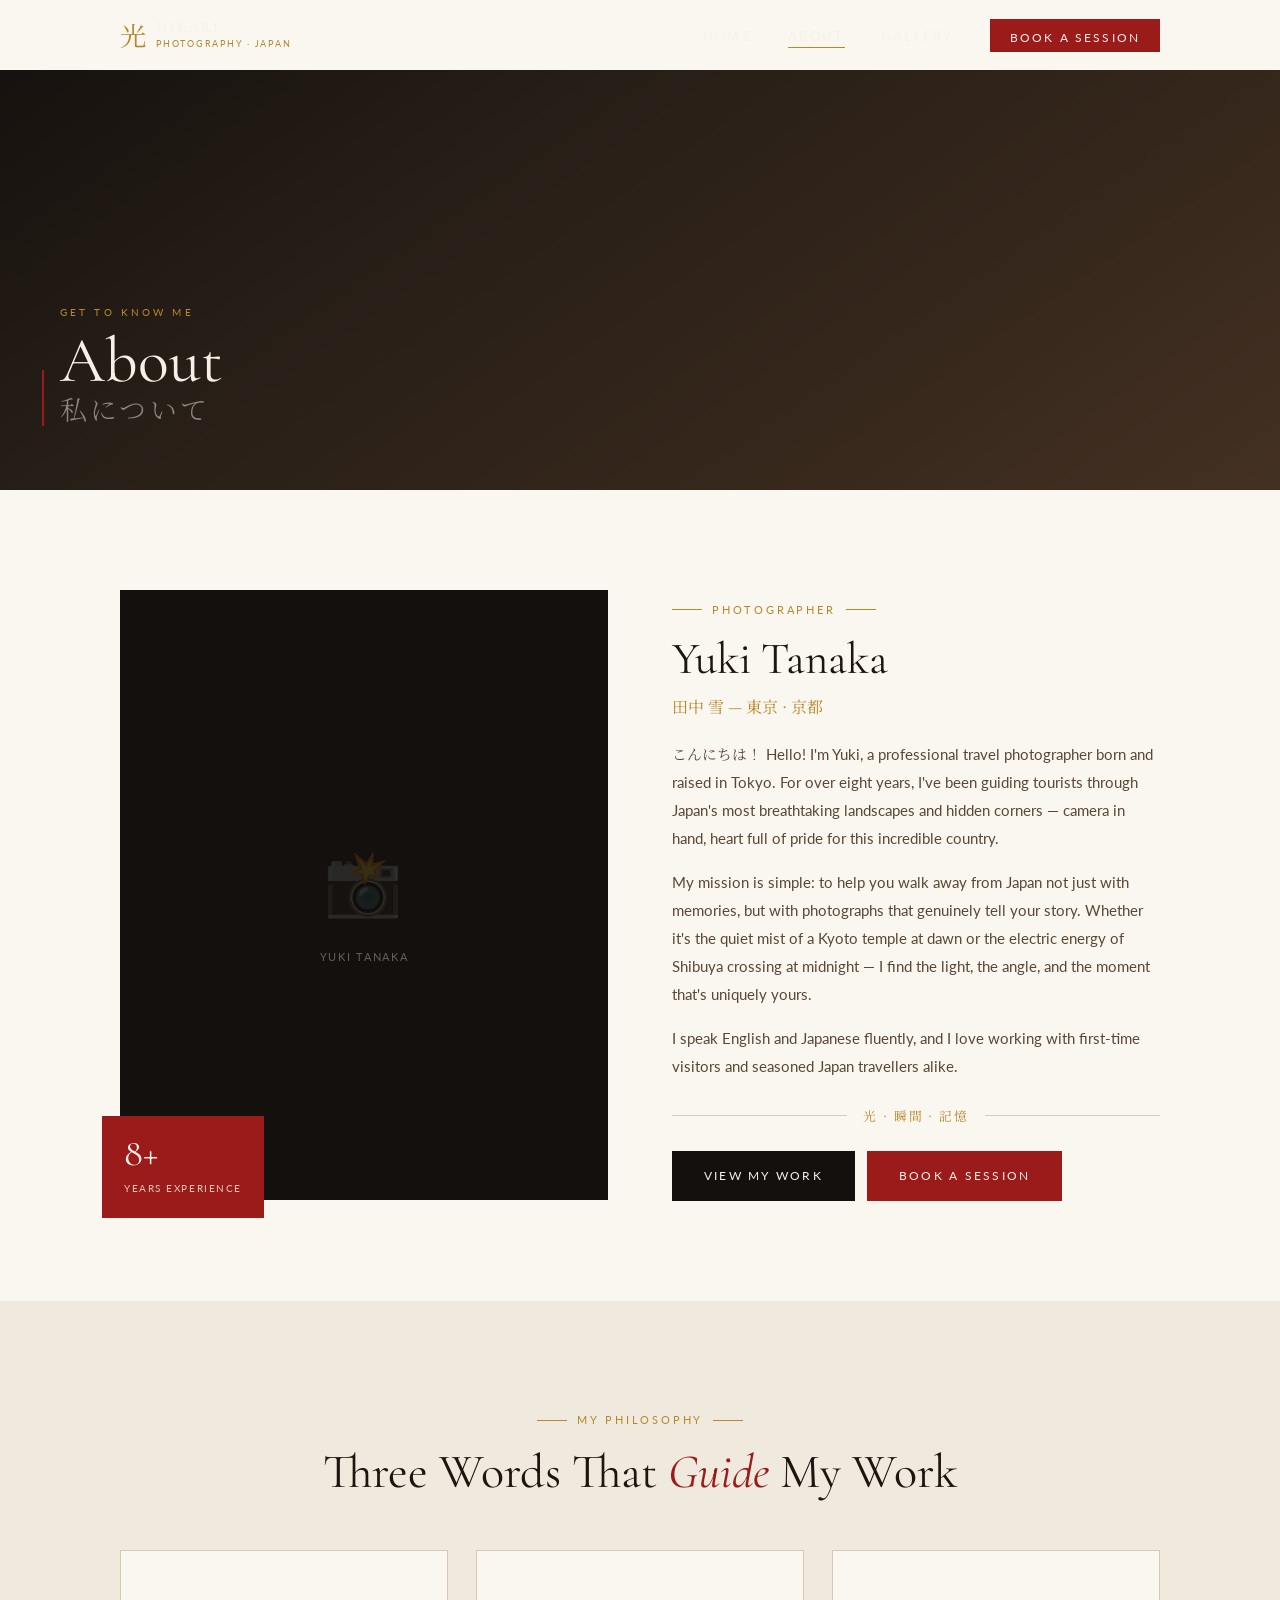
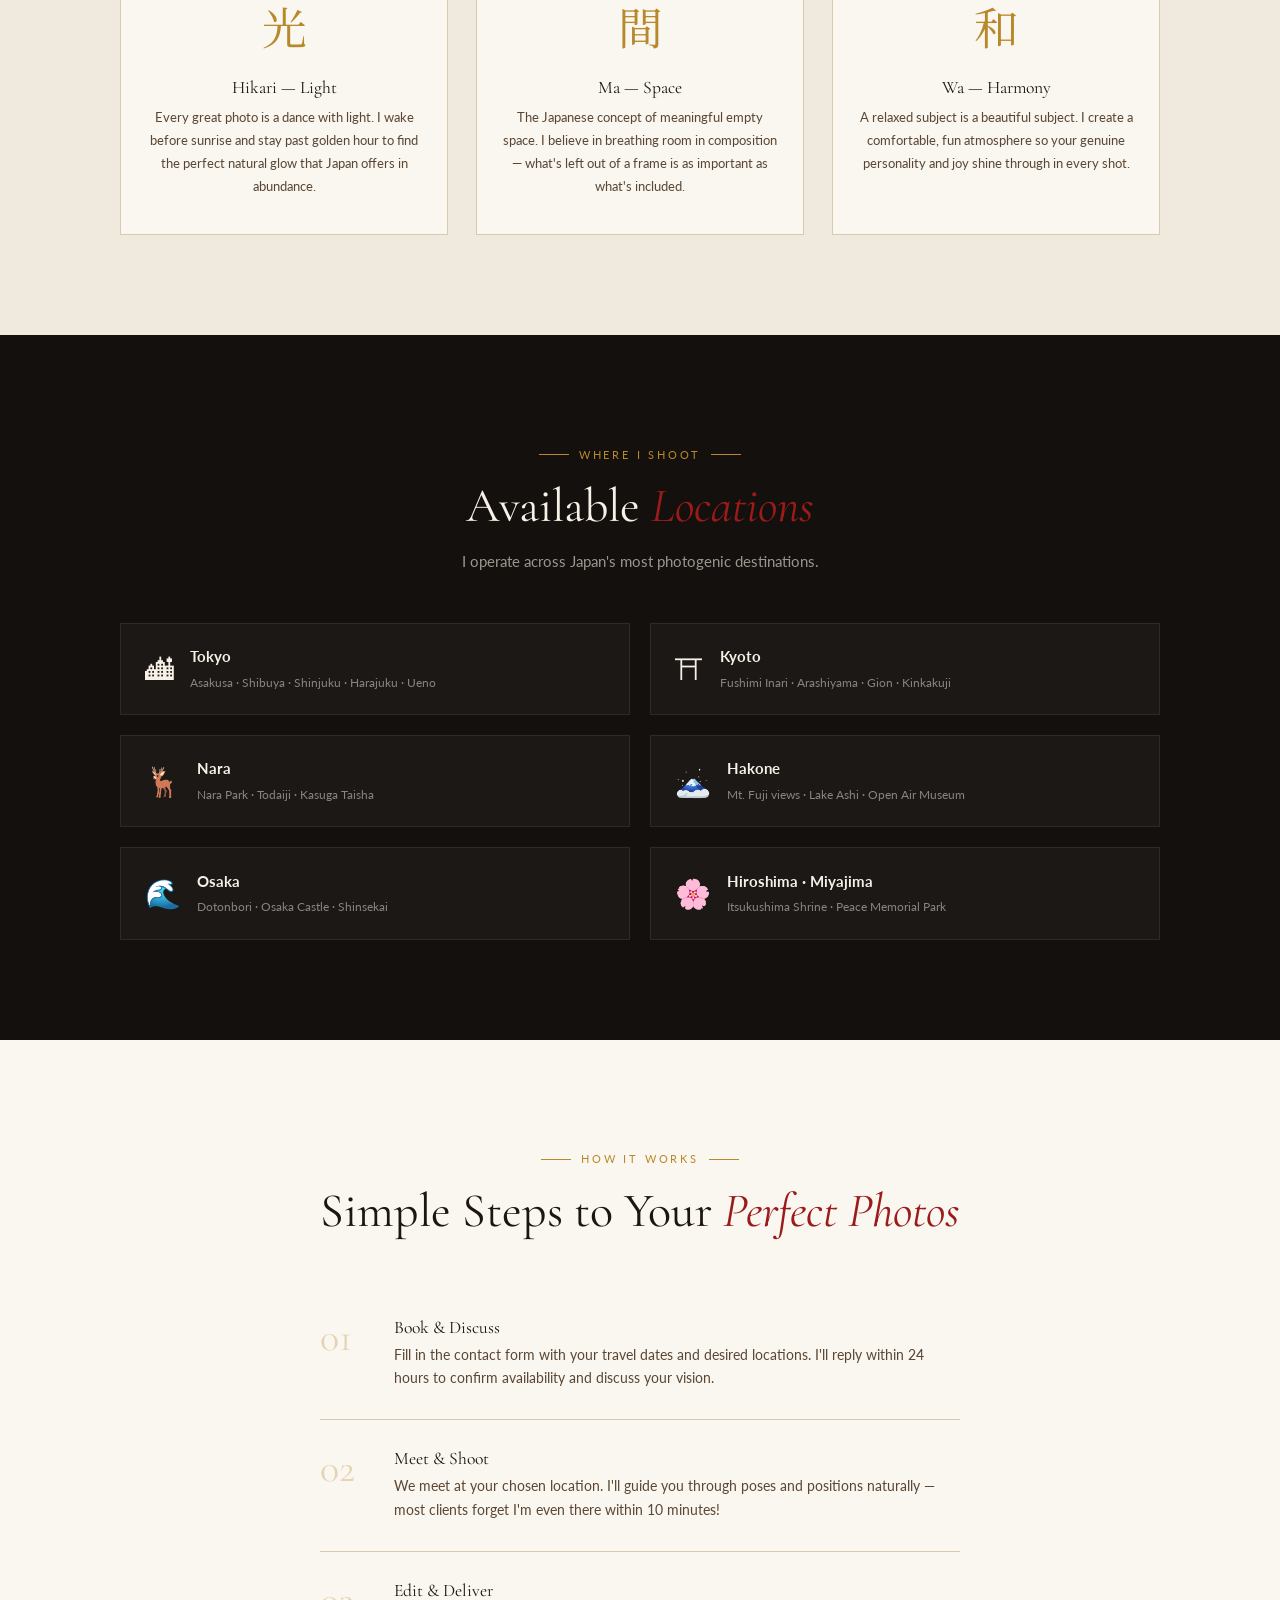
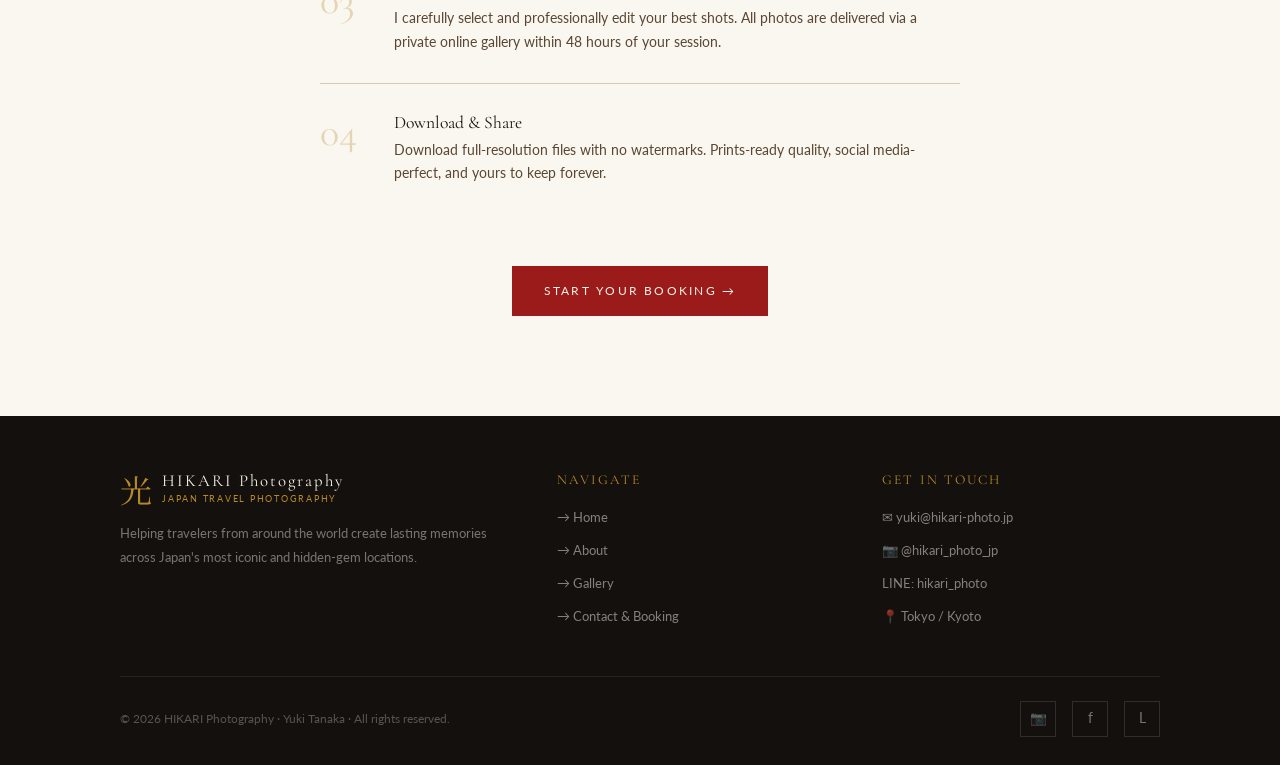
==== about.html @ 213c1b96 "Initial commit: HIKARI Photography website 4-page Japan travel photography service site built with H" ====
<!DOCTYPE html>
<html lang="en">
<head>
  <meta charset="UTF-8">
  <meta name="viewport" content="width=device-width, initial-scale=1.0">
  <title>About — HIKARI Photography</title>
  <meta name="description" content="Meet Yuki Tanaka, professional travel photographer based in Japan. Specializing in authentic Japan travel photography for tourists.">
  <link rel="stylesheet" href="style.css">
</head>
<body>

  <!-- ══ NAVBAR ══ -->
  <nav class="navbar scrolled">
    <div class="nav-inner">
      <a href="index.html" class="nav-logo">
        <span class="logo-kanji">光</span>
        <div class="logo-text">
          <span class="logo-en">HIKARI</span>
          <span class="logo-tagline">Photography · Japan</span>
        </div>
      </a>
      <ul class="nav-links">
        <li><a href="index.html">Home</a></li>
        <li><a href="about.html">About</a></li>
        <li><a href="gallery.html">Gallery</a></li>
        <li><a href="contact.html" class="nav-cta">Book a Session</a></li>
      </ul>
      <button class="nav-burger" aria-label="Open menu">
        <span></span><span></span><span></span>
      </button>
    </div>
  </nav>

  <!-- Mobile nav -->
  <nav class="nav-mobile">
    <a href="index.html">Home</a>
    <a href="about.html">About</a>
    <a href="gallery.html">Gallery</a>
    <a href="contact.html">Book a Session</a>
  </nav>

  <!-- ══ PAGE HERO ══ -->
  <section class="page-hero" style="margin-top:var(--nav-h);">
    <div class="page-hero-bg ph-portrait" style="opacity:.5;"></div>
    <div class="page-hero-content">
      <p class="page-hero-label">Get to know me</p>
      <h1 class="page-hero-title">
        About
        <small>私について</small>
      </h1>
    </div>
  </section>

  <!-- ══ ABOUT INTRO ══ -->
  <section class="section">
    <div class="container">
      <div class="about-intro">

        <div class="about-photo fade-up">
          <div class="about-photo-frame ph-portrait">
            <div class="photo-inner" style="position:absolute;inset:0;">
              <span class="photo-icon" style="font-size:4rem;">📸</span>
              <span style="font-size:.7rem;letter-spacing:.15em;text-transform:uppercase;">Yuki Tanaka</span>
            </div>
          </div>
          <div class="about-badge">
            <span class="badge-num">8+</span>
            <span class="badge-txt">Years Experience</span>
          </div>
        </div>

        <div class="about-text fade-up delay-2">
          <div class="section-label">Photographer</div>
          <h2>Yuki Tanaka</h2>
          <span class="name-jp">田中 雪 — 東京 · 京都</span>

          <p>
            こんにちは！ Hello! I'm Yuki, a professional travel photographer born and
            raised in Tokyo. For over eight years, I've been guiding tourists through
            Japan's most breathtaking landscapes and hidden corners — camera in hand,
            heart full of pride for this incredible country.
          </p>
          <p>
            My mission is simple: to help you walk away from Japan not just with
            memories, but with photographs that genuinely tell your story. Whether
            it's the quiet mist of a Kyoto temple at dawn or the electric energy of
            Shibuya crossing at midnight — I find the light, the angle, and the
            moment that's uniquely yours.
          </p>
          <p>
            I speak English and Japanese fluently, and I love working with first-time
            visitors and seasoned Japan travellers alike.
          </p>

          <div class="jp-divider" style="margin:24px 0;">
            <span>光 · 瞬間 · 記憶</span>
          </div>

          <div style="display:flex;gap:12px;flex-wrap:wrap;">
            <a href="gallery.html" class="btn btn-dark">View My Work</a>
            <a href="contact.html" class="btn btn-primary">Book a Session</a>
          </div>
        </div>

      </div>
    </div>
  </section>

  <!-- ══ VALUES ══ -->
  <section class="section section-mid">
    <div class="container">
      <div class="text-center fade-up">
        <div class="section-label">My Philosophy</div>
        <h2 class="section-title">Three Words That <span>Guide</span> My Work</h2>
      </div>

      <div class="values-grid" style="margin-top:48px;">

        <div class="value-card fade-up delay-1">
          <span class="value-kanji">光</span>
          <h3>Hikari — Light</h3>
          <p>Every great photo is a dance with light. I wake before sunrise and stay past golden hour to find the perfect natural glow that Japan offers in abundance.</p>
        </div>

        <div class="value-card fade-up delay-2">
          <span class="value-kanji">間</span>
          <h3>Ma — Space</h3>
          <p>The Japanese concept of meaningful empty space. I believe in breathing room in composition — what's left out of a frame is as important as what's included.</p>
        </div>

        <div class="value-card fade-up delay-3">
          <span class="value-kanji">和</span>
          <h3>Wa — Harmony</h3>
          <p>A relaxed subject is a beautiful subject. I create a comfortable, fun atmosphere so your genuine personality and joy shine through in every shot.</p>
        </div>

      </div>
    </div>
  </section>

  <!-- ══ LOCATIONS ══ -->
  <section class="section section-dark">
    <div class="container">
      <div class="text-center fade-up">
        <div class="section-label">Where I Shoot</div>
        <h2 class="section-title" style="color:var(--text-light);">Available <span>Locations</span></h2>
        <p class="section-sub">I operate across Japan's most photogenic destinations.</p>
      </div>

      <div class="locations-grid" style="margin-top:48px;">

        <div class="location-card fade-up delay-1">
          <span class="location-icon">🏙</span>
          <div>
            <div class="location-name">Tokyo</div>
            <div class="location-desc">Asakusa · Shibuya · Shinjuku · Harajuku · Ueno</div>
          </div>
        </div>

        <div class="location-card fade-up delay-2">
          <span class="location-icon">⛩</span>
          <div>
            <div class="location-name">Kyoto</div>
            <div class="location-desc">Fushimi Inari · Arashiyama · Gion · Kinkakuji</div>
          </div>
        </div>

        <div class="location-card fade-up delay-3">
          <span class="location-icon">🦌</span>
          <div>
            <div class="location-name">Nara</div>
            <div class="location-desc">Nara Park · Todaiji · Kasuga Taisha</div>
          </div>
        </div>

        <div class="location-card fade-up delay-4">
          <span class="location-icon">🗻</span>
          <div>
            <div class="location-name">Hakone</div>
            <div class="location-desc">Mt. Fuji views · Lake Ashi · Open Air Museum</div>
          </div>
        </div>

        <div class="location-card fade-up delay-1">
          <span class="location-icon">🌊</span>
          <div>
            <div class="location-name">Osaka</div>
            <div class="location-desc">Dotonbori · Osaka Castle · Shinsekai</div>
          </div>
        </div>

        <div class="location-card fade-up delay-2">
          <span class="location-icon">🌸</span>
          <div>
            <div class="location-name">Hiroshima · Miyajima</div>
            <div class="location-desc">Itsukushima Shrine · Peace Memorial Park</div>
          </div>
        </div>

      </div>
    </div>
  </section>

  <!-- ══ PROCESS ══ -->
  <section class="section">
    <div class="container" style="max-width:760px;">
      <div class="text-center fade-up">
        <div class="section-label">How It Works</div>
        <h2 class="section-title">Simple Steps to Your <span>Perfect Photos</span></h2>
      </div>

      <div class="process-list" style="margin-top:48px;">

        <div class="process-step fade-up delay-1">
          <div class="step-num">01</div>
          <div class="step-body">
            <h4>Book &amp; Discuss</h4>
            <p>Fill in the contact form with your travel dates and desired locations. I'll reply within 24 hours to confirm availability and discuss your vision.</p>
          </div>
        </div>

        <div class="process-step fade-up delay-2">
          <div class="step-num">02</div>
          <div class="step-body">
            <h4>Meet &amp; Shoot</h4>
            <p>We meet at your chosen location. I'll guide you through poses and positions naturally — most clients forget I'm even there within 10 minutes!</p>
          </div>
        </div>

        <div class="process-step fade-up delay-3">
          <div class="step-num">03</div>
          <div class="step-body">
            <h4>Edit &amp; Deliver</h4>
            <p>I carefully select and professionally edit your best shots. All photos are delivered via a private online gallery within 48 hours of your session.</p>
          </div>
        </div>

        <div class="process-step fade-up delay-4">
          <div class="step-num">04</div>
          <div class="step-body">
            <h4>Download &amp; Share</h4>
            <p>Download full-resolution files with no watermarks. Prints-ready quality, social media-perfect, and yours to keep forever.</p>
          </div>
        </div>

      </div>

      <div class="text-center" style="margin-top:52px;">
        <a href="contact.html" class="btn btn-primary fade-up">Start Your Booking →</a>
      </div>
    </div>
  </section>

  <!-- ══ FOOTER ══ -->
  <footer class="footer">
    <div class="container">
      <div class="footer-grid">
        <div class="footer-brand">
          <div class="nav-logo" style="margin-bottom:16px;">
            <span class="logo-kanji">光</span>
            <div class="logo-text">
              <span class="logo-en">HIKARI Photography</span>
              <span class="logo-tagline">Japan Travel Photography</span>
            </div>
          </div>
          <p>Helping travelers from around the world create lasting memories across Japan's most iconic and hidden-gem locations.</p>
        </div>
        <div class="footer-col">
          <h4>Navigate</h4>
          <ul>
            <li><a href="index.html">→ Home</a></li>
            <li><a href="about.html">→ About</a></li>
            <li><a href="gallery.html">→ Gallery</a></li>
            <li><a href="contact.html">→ Contact &amp; Booking</a></li>
          </ul>
        </div>
        <div class="footer-col">
          <h4>Get In Touch</h4>
          <ul>
            <li><a href="mailto:yuki@hikari-photo.jp">✉ yuki@hikari-photo.jp</a></li>
            <li><a href="#">📷 @hikari_photo_jp</a></li>
            <li><a href="#">LINE: hikari_photo</a></li>
            <li><a href="#">📍 Tokyo / Kyoto</a></li>
          </ul>
        </div>
      </div>
      <div class="footer-bar">
        <span>© 2026 HIKARI Photography · Yuki Tanaka · All rights reserved.</span>
        <div class="social-links">
          <a href="#" aria-label="Instagram">📷</a>
          <a href="#" aria-label="Facebook">f</a>
          <a href="#" aria-label="LINE">L</a>
        </div>
      </div>
    </div>
  </footer>

  <script src="main.js"></script>
</body>
</html>
---- style.css ----
/* ============================================
   HIKARI Photography — Main Stylesheet
   ============================================ */
@import url('https://fonts.googleapis.com/css2?family=Cormorant+Garamond:ital,wght@0,300;0,400;0,600;1,300;1,400&family=Noto+Serif+JP:wght@300;400;500&family=Lato:wght@300;400;700&display=swap');

/* ── Variables ── */
:root {
  --bg:          #faf6f0;
  --bg-section:  #f0e9de;
  --bg-dark:     #14100d;
  --bg-panel:    #1e1611;
  --accent:      #9b1b1b;
  --accent-h:    #c02020;
  --gold:        #b8892a;
  --gold-l:      #d4aa50;
  --matcha:      #3d6b4f;
  --text:        #1c1510;
  --text-mid:    #5a4733;
  --text-light:  #f7f0e6;
  --border:      #d9c9b2;
  --shadow:      rgba(28,21,16,.14);

  --ff-head: 'Cormorant Garamond','Noto Serif JP', Georgia, serif;
  --ff-jp:   'Noto Serif JP', serif;
  --ff-body: 'Lato','Noto Serif JP', sans-serif;

  --nav-h: 70px;
  --max-w: 1160px;
  --tr: .35s cubic-bezier(.4,0,.2,1);
}

/* ── Reset ── */
*, *::before, *::after { box-sizing: border-box; margin: 0; padding: 0; }
html { scroll-behavior: smooth; }
body {
  font-family: var(--ff-body);
  color: var(--text);
  background: var(--bg);
  line-height: 1.75;
  overflow-x: hidden;
}
img { max-width: 100%; height: auto; display: block; }
a   { text-decoration: none; color: inherit; }
ul  { list-style: none; }

/* ── Typography ── */
h1,h2,h3,h4 { font-family: var(--ff-head); font-weight: 400; line-height: 1.2; }
.jp { font-family: var(--ff-jp); }

/* ── Utilities ── */
.container {
  max-width: var(--max-w);
  margin-inline: auto;
  padding-inline: clamp(20px, 5vw, 60px);
}
.section { padding: clamp(64px, 10vw, 100px) 0; }
.section-dark { background: var(--bg-dark); color: var(--text-light); }
.section-mid  { background: var(--bg-section); }
.text-center  { text-align: center; }

/* ── Section Header ── */
.section-label {
  display: inline-flex;
  align-items: center;
  gap: 10px;
  font-size: .7rem;
  letter-spacing: .25em;
  text-transform: uppercase;
  color: var(--gold);
  margin-bottom: 14px;
}
.section-label::before,
.section-label::after {
  content: '';
  display: block;
  width: 30px;
  height: 1px;
  background: var(--gold);
}
.section-title {
  font-size: clamp(1.9rem, 4vw, 3rem);
  color: inherit;
  margin-bottom: 10px;
}
.section-title span { color: var(--accent); font-style: italic; }
.section-sub {
  font-size: .95rem;
  color: var(--text-mid);
  max-width: 520px;
  margin-inline: auto;
  margin-top: 12px;
}
.section-dark .section-sub { color: rgba(247,240,230,.6); }

/* ── Japanese Divider ── */
.jp-divider {
  display: flex;
  align-items: center;
  gap: 16px;
  margin: 28px 0;
}
.jp-divider::before,
.jp-divider::after {
  content: '';
  flex: 1;
  height: 1px;
  background: var(--border);
}
.jp-divider span {
  font-family: var(--ff-jp);
  font-size: .8rem;
  color: var(--gold);
  letter-spacing: .15em;
}

/* ── Navbar ── */
.navbar {
  position: fixed;
  top: 0; left: 0; right: 0;
  z-index: 1000;
  height: var(--nav-h);
  transition: background var(--tr), box-shadow var(--tr);
}
.navbar.scrolled {
  background: rgba(20,16,13,.95);
  backdrop-filter: blur(12px);
  box-shadow: 0 2px 24px rgba(0,0,0,.35);
}
.nav-inner {
  height: 100%;
  max-width: var(--max-w);
  margin-inline: auto;
  padding-inline: clamp(20px,5vw,60px);
  display: flex;
  align-items: center;
  justify-content: space-between;
}
.nav-logo {
  display: flex;
  align-items: center;
  gap: 10px;
  color: var(--text-light);
}
.logo-kanji {
  font-family: var(--ff-jp);
  font-size: 1.65rem;
  color: var(--gold);
  line-height: 1;
}
.logo-text {
  display: flex;
  flex-direction: column;
  gap: 0;
}
.logo-en {
  font-family: var(--ff-head);
  font-size: .95rem;
  letter-spacing: .12em;
  line-height: 1.1;
  color: var(--text-light);
}
.logo-tagline {
  font-size: .55rem;
  letter-spacing: .2em;
  text-transform: uppercase;
  color: var(--gold);
}
.nav-links {
  display: flex;
  align-items: center;
  gap: 36px;
}
.nav-links a {
  font-size: .8rem;
  letter-spacing: .18em;
  text-transform: uppercase;
  color: rgba(247,240,230,.75);
  transition: color var(--tr);
  position: relative;
  padding-bottom: 4px;
}
.nav-links a::after {
  content: '';
  position: absolute;
  bottom: 0; left: 0;
  width: 0; height: 1px;
  background: var(--gold);
  transition: width var(--tr);
}
.nav-links a:hover, .nav-links a.active { color: var(--text-light); }
.nav-links a:hover::after, .nav-links a.active::after { width: 100%; }
.nav-cta {
  display: flex;
  align-items: center;
  gap: 6px;
  background: var(--accent);
  color: var(--text-light) !important;
  padding: 8px 20px;
  font-size: .75rem !important;
  letter-spacing: .15em;
  transition: background var(--tr) !important;
}
.nav-cta::after { display: none !important; }
.nav-cta:hover { background: var(--accent-h) !important; }

.nav-burger {
  display: none;
  flex-direction: column;
  gap: 5px;
  background: none;
  border: none;
  cursor: pointer;
  padding: 4px;
}
.nav-burger span {
  display: block;
  width: 24px;
  height: 1.5px;
  background: var(--text-light);
  transition: transform var(--tr), opacity var(--tr);
}
.nav-burger.open span:nth-child(1) { transform: translateY(6.5px) rotate(45deg); }
.nav-burger.open span:nth-child(2) { opacity: 0; }
.nav-burger.open span:nth-child(3) { transform: translateY(-6.5px) rotate(-45deg); }

/* Mobile nav */
.nav-mobile {
  display: none;
  position: fixed;
  top: var(--nav-h); left: 0; right: 0;
  background: rgba(20,16,13,.97);
  backdrop-filter: blur(16px);
  z-index: 999;
  flex-direction: column;
  padding: 20px 0 30px;
}
.nav-mobile.open { display: flex; }
.nav-mobile a {
  color: rgba(247,240,230,.8);
  font-size: .85rem;
  letter-spacing: .2em;
  text-transform: uppercase;
  padding: 14px clamp(20px,5vw,60px);
  border-bottom: 1px solid rgba(255,255,255,.06);
  transition: color var(--tr), padding-left var(--tr);
}
.nav-mobile a:hover, .nav-mobile a.active {
  color: var(--gold);
  padding-left: calc(clamp(20px,5vw,60px) + 12px);
}

/* ── Buttons ── */
.btn {
  display: inline-flex;
  align-items: center;
  gap: 8px;
  font-family: var(--ff-body);
  font-size: .78rem;
  letter-spacing: .18em;
  text-transform: uppercase;
  padding: 14px 32px;
  cursor: pointer;
  transition: all var(--tr);
  border: none;
}
.btn-primary {
  background: var(--accent);
  color: var(--text-light);
}
.btn-primary:hover { background: var(--accent-h); transform: translateY(-2px); }
.btn-outline {
  background: transparent;
  border: 1px solid var(--text-light);
  color: var(--text-light);
}
.btn-outline:hover { background: var(--text-light); color: var(--bg-dark); }
.btn-gold {
  background: var(--gold);
  color: var(--bg-dark);
}
.btn-gold:hover { background: var(--gold-l); transform: translateY(-2px); }
.btn-dark {
  background: var(--bg-dark);
  color: var(--text-light);
}
.btn-dark:hover { background: var(--bg-panel); }

/* ── Page Hero (sub-pages) ── */
.page-hero {
  position: relative;
  height: clamp(260px, 40vw, 420px);
  display: flex;
  align-items: flex-end;
  overflow: hidden;
  background: var(--bg-dark);
}
.page-hero-bg {
  position: absolute;
  inset: 0;
  background-size: cover;
  background-position: center;
  opacity: .45;
  filter: grayscale(.2);
  transition: transform 8s ease;
}
.page-hero:hover .page-hero-bg { transform: scale(1.04); }
.page-hero-content {
  position: relative;
  z-index: 1;
  padding: 0 clamp(20px,5vw,60px) clamp(36px,6vw,64px);
  max-width: calc(var(--max-w) + clamp(40px,10vw,120px));
  width: 100%;
}
.page-hero-label {
  font-size: .65rem;
  letter-spacing: .3em;
  text-transform: uppercase;
  color: var(--gold);
  margin-bottom: 8px;
}
.page-hero-title {
  font-size: clamp(2.2rem, 5.5vw, 4rem);
  color: var(--text-light);
  line-height: 1;
}
.page-hero-title small {
  display: block;
  font-size: .42em;
  letter-spacing: .12em;
  color: rgba(247,240,230,.5);
  font-style: normal;
  font-weight: 300;
  margin-top: 6px;
}
/* vertical accent line */
.page-hero::before {
  content: '';
  position: absolute;
  left: clamp(14px,3.5vw,42px);
  bottom: clamp(36px,6vw,64px);
  width: 2px;
  height: 56px;
  background: var(--accent);
  z-index: 2;
}

/* ── Photo Placeholder ── */
.photo-wrap {
  position: relative;
  overflow: hidden;
  background: var(--bg-dark);
}
.photo-inner {
  width: 100%;
  height: 100%;
  display: flex;
  align-items: center;
  justify-content: center;
  flex-direction: column;
  gap: 10px;
  color: rgba(247,240,230,.35);
  font-size: .7rem;
  letter-spacing: .15em;
  text-transform: uppercase;
}
.photo-inner .photo-icon { font-size: 2.5rem; opacity: .4; }

/* ── Footer ── */
.footer {
  background: var(--bg-dark);
  color: rgba(247,240,230,.55);
  padding: 56px 0 28px;
}
.footer-grid {
  display: grid;
  grid-template-columns: 1.4fr 1fr 1fr;
  gap: 48px;
  margin-bottom: 48px;
}
.footer-brand .logo-kanji { font-size: 2rem; }
.footer-brand .logo-en { color: var(--text-light); font-size: 1.05rem; }
.footer-brand p {
  margin-top: 14px;
  font-size: .82rem;
  line-height: 1.8;
  color: rgba(247,240,230,.45);
}
.footer-col h4 {
  font-family: var(--ff-head);
  font-size: .85rem;
  letter-spacing: .15em;
  text-transform: uppercase;
  color: var(--gold);
  margin-bottom: 18px;
}
.footer-col ul { display: flex; flex-direction: column; gap: 10px; }
.footer-col a {
  font-size: .82rem;
  color: rgba(247,240,230,.5);
  transition: color var(--tr);
  display: flex;
  align-items: center;
  gap: 8px;
}
.footer-col a:hover { color: var(--gold); }
.footer-bar {
  border-top: 1px solid rgba(255,255,255,.08);
  padding-top: 24px;
  display: flex;
  align-items: center;
  justify-content: space-between;
  flex-wrap: wrap;
  gap: 12px;
  font-size: .72rem;
  color: rgba(247,240,230,.3);
}
.social-links { display: flex; gap: 16px; }
.social-links a {
  width: 36px; height: 36px;
  border: 1px solid rgba(255,255,255,.12);
  display: flex; align-items: center; justify-content: center;
  font-size: .85rem;
  color: rgba(247,240,230,.45);
  transition: all var(--tr);
}
.social-links a:hover { border-color: var(--gold); color: var(--gold); }

/* ── Fade-in Animation ── */
.fade-up {
  opacity: 0;
  transform: translateY(32px);
  transition: opacity .65s var(--tr), transform .65s var(--tr);
}
.fade-up.visible { opacity: 1; transform: translateY(0); }
.fade-up.delay-1 { transition-delay: .1s; }
.fade-up.delay-2 { transition-delay: .2s; }
.fade-up.delay-3 { transition-delay: .3s; }
.fade-up.delay-4 { transition-delay: .4s; }

/* ── Sakura decoration ── */
.sakura-corner {
  position: absolute;
  pointer-events: none;
  opacity: .06;
  font-size: 120px;
  line-height: 1;
  z-index: 0;
  user-select: none;
}

/* ════════════════════════════════════
   HOME PAGE
   ════════════════════════════════════ */

/* Hero */
.hero {
  position: relative;
  height: 100vh;
  min-height: 620px;
  display: flex;
  align-items: center;
  overflow: hidden;
  background: var(--bg-dark);
}
.hero-bg {
  position: absolute;
  inset: 0;
  background: linear-gradient(
    135deg,
    #0a0806 0%,
    #1a120e 30%,
    #2a1810 60%,
    #140c0a 100%
  );
}
/* Stylized torii silhouette using pseudo-elements */
.hero-pattern {
  position: absolute;
  inset: 0;
  background-image:
    radial-gradient(ellipse 80% 50% at 70% 60%, rgba(155,27,27,.18) 0%, transparent 60%),
    radial-gradient(ellipse 40% 80% at 30% 40%, rgba(184,137,42,.08) 0%, transparent 60%);
}
.hero-grid {
  position: absolute;
  inset: 0;
  background-image:
    linear-gradient(rgba(184,137,42,.05) 1px, transparent 1px),
    linear-gradient(90deg, rgba(184,137,42,.05) 1px, transparent 1px);
  background-size: 64px 64px;
}
.hero-content {
  position: relative;
  z-index: 2;
  max-width: var(--max-w);
  margin-inline: auto;
  padding-inline: clamp(20px,5vw,60px);
  padding-top: var(--nav-h);
  width: 100%;
}
.hero-eyebrow {
  display: flex;
  align-items: center;
  gap: 14px;
  font-size: .68rem;
  letter-spacing: .3em;
  text-transform: uppercase;
  color: var(--gold);
  margin-bottom: 20px;
}
.hero-eyebrow span { width: 40px; height: 1px; background: var(--gold); }
.hero-title {
  font-size: clamp(3rem, 7.5vw, 6.5rem);
  color: var(--text-light);
  line-height: 1.0;
  margin-bottom: 12px;
}
.hero-title em {
  font-style: italic;
  color: var(--gold);
  display: block;
}
.hero-jp {
  font-family: var(--ff-jp);
  font-size: clamp(1.1rem, 2.5vw, 1.6rem);
  color: rgba(247,240,230,.35);
  letter-spacing: .2em;
  margin-bottom: 28px;
  font-weight: 300;
}
.hero-desc {
  max-width: 480px;
  font-size: clamp(.9rem, 1.6vw, 1.02rem);
  color: rgba(247,240,230,.65);
  line-height: 1.85;
  margin-bottom: 40px;
}
.hero-btns { display: flex; gap: 16px; flex-wrap: wrap; }
.hero-scroll {
  position: absolute;
  bottom: 32px;
  left: 50%;
  transform: translateX(-50%);
  z-index: 2;
  display: flex;
  flex-direction: column;
  align-items: center;
  gap: 8px;
  color: rgba(247,240,230,.35);
  font-size: .6rem;
  letter-spacing: .25em;
  text-transform: uppercase;
}
.hero-scroll-line {
  width: 1px;
  height: 48px;
  background: linear-gradient(to bottom, var(--gold), transparent);
  animation: scrollPulse 2s ease-in-out infinite;
}
@keyframes scrollPulse {
  0%,100% { opacity: .3; }
  50%      { opacity: 1; }
}

/* Vertical text decoration */
.hero-vert {
  position: absolute;
  right: clamp(16px,4vw,48px);
  top: 50%;
  transform: translateY(-50%);
  writing-mode: vertical-rl;
  font-family: var(--ff-jp);
  font-size: .75rem;
  letter-spacing: .35em;
  color: rgba(184,137,42,.3);
  z-index: 2;
  user-select: none;
}

/* Services */
.services-grid {
  display: grid;
  grid-template-columns: repeat(3, 1fr);
  gap: 1px;
  background: var(--border);
  border: 1px solid var(--border);
  margin-top: 48px;
}
.service-card {
  background: var(--bg);
  padding: 40px 32px;
  transition: background var(--tr);
  position: relative;
  overflow: hidden;
}
.service-card::before {
  content: '';
  position: absolute;
  top: 0; left: 0;
  width: 3px;
  height: 0;
  background: var(--accent);
  transition: height var(--tr);
}
.service-card:hover::before { height: 100%; }
.service-card:hover { background: var(--bg-section); }
.service-icon {
  font-size: 2rem;
  margin-bottom: 18px;
  display: block;
}
.service-num {
  font-family: var(--ff-head);
  font-size: .7rem;
  letter-spacing: .2em;
  color: var(--gold);
  margin-bottom: 10px;
}
.service-card h3 {
  font-size: 1.35rem;
  margin-bottom: 6px;
}
.service-card .jp-sub {
  font-family: var(--ff-jp);
  font-size: .78rem;
  color: var(--gold);
  margin-bottom: 14px;
  display: block;
}
.service-card p { font-size: .88rem; color: var(--text-mid); line-height: 1.8; }

/* Featured photos strip */
.photo-strip {
  display: grid;
  grid-template-columns: repeat(4, 1fr);
  height: 380px;
  overflow: hidden;
}
.strip-item {
  position: relative;
  overflow: hidden;
  cursor: pointer;
}
.strip-photo {
  width: 100%;
  height: 100%;
  transition: transform .6s ease;
}
.strip-item:hover .strip-photo { transform: scale(1.06); }
.strip-caption {
  position: absolute;
  inset: 0;
  background: linear-gradient(to top, rgba(14,10,8,.8) 0%, transparent 55%);
  display: flex;
  flex-direction: column;
  justify-content: flex-end;
  padding: 20px;
  opacity: 0;
  transition: opacity var(--tr);
}
.strip-item:hover .strip-caption { opacity: 1; }
.strip-caption span {
  font-size: .7rem;
  letter-spacing: .15em;
  text-transform: uppercase;
  color: var(--gold);
}
.strip-caption p { font-size: .82rem; color: var(--text-light); margin-top: 2px; }

/* Gradient photo placeholders */
.ph-asakusa   { background: linear-gradient(145deg,#2a1a0e,#5c3020,#8b1a1a,#3d1f0f); }
.ph-fushimi   { background: linear-gradient(145deg,#1a0d0d,#7a1515,#c04040,#4a1010); }
.ph-bamboo    { background: linear-gradient(145deg,#0e1a0e,#1e4020,#3d6b2a,#1a3015); }
.ph-fuji      { background: linear-gradient(145deg,#0e1520,#1a2840,#2a4060,#8090b0); }
.ph-sakura    { background: linear-gradient(145deg,#2a1520,#5c2040,#c06080,#f0a0c0); }
.ph-street    { background: linear-gradient(145deg,#1a150e,#3d2a18,#6b4520,#2a1a10); }
.ph-tokyo     { background: linear-gradient(145deg,#0a0e1a,#1a2030,#1a3060,#3060c0); }
.ph-kimono    { background: linear-gradient(145deg,#1a0e15,#3d1830,#6b2040,#2a0e18); }
.ph-couple    { background: linear-gradient(145deg,#1a1208,#3d2a10,#6b4818,#8b6030); }
.ph-autumn    { background: linear-gradient(145deg,#1a0e08,#5c2808,#b05018,#d08030); }
.ph-night     { background: linear-gradient(145deg,#080814,#101430,#181c50,#2040a0); }
.ph-portrait  { background: linear-gradient(145deg,#1a1410,#3d2c1e,#5c3c24,#7a5030); }

/* Testimonials */
.testimonials-grid {
  display: grid;
  grid-template-columns: repeat(3,1fr);
  gap: 24px;
  margin-top: 48px;
}
.testimonial-card {
  background: rgba(255,255,255,.04);
  border: 1px solid rgba(255,255,255,.08);
  padding: 32px 28px;
  position: relative;
}
.testimonial-card::before {
  content: '\201C';
  position: absolute;
  top: 16px; left: 22px;
  font-family: var(--ff-head);
  font-size: 5rem;
  color: var(--gold);
  opacity: .15;
  line-height: 1;
}
.testimonial-text {
  font-size: .88rem;
  line-height: 1.85;
  color: rgba(247,240,230,.7);
  margin-bottom: 20px;
  position: relative;
}
.testimonial-author {
  display: flex;
  align-items: center;
  gap: 12px;
}
.author-avatar {
  width: 40px;
  height: 40px;
  border-radius: 50%;
  background: var(--accent);
  display: flex;
  align-items: center;
  justify-content: center;
  font-size: 1rem;
  color: var(--text-light);
  flex-shrink: 0;
}
.author-name { font-size: .82rem; color: var(--text-light); font-weight: 700; }
.author-from { font-size: .72rem; color: rgba(247,240,230,.4); }
.stars { color: var(--gold); font-size: .8rem; margin-bottom: 4px; }

/* CTA Banner */
.cta-banner {
  background: linear-gradient(135deg, var(--accent) 0%, #6b1212 100%);
  padding: clamp(48px,8vw,80px) 0;
  position: relative;
  overflow: hidden;
}
.cta-banner::before {
  content: '光';
  position: absolute;
  right: 5%;
  top: 50%;
  transform: translateY(-50%);
  font-family: var(--ff-jp);
  font-size: clamp(140px,20vw,220px);
  color: rgba(255,255,255,.04);
  line-height: 1;
  user-select: none;
}
.cta-inner {
  position: relative;
  z-index: 1;
  display: flex;
  align-items: center;
  justify-content: space-between;
  gap: 32px;
  flex-wrap: wrap;
}
.cta-text h2 {
  font-size: clamp(1.6rem,3.5vw,2.6rem);
  color: var(--text-light);
  margin-bottom: 8px;
}
.cta-text p {
  color: rgba(247,240,230,.7);
  font-size: .9rem;
}

/* ════════════════════════════════════
   ABOUT PAGE
   ════════════════════════════════════ */
.about-intro {
  display: grid;
  grid-template-columns: 1fr 1fr;
  gap: clamp(32px,5vw,72px);
  align-items: center;
}
.about-photo {
  position: relative;
}
.about-photo-frame {
  width: 100%;
  padding-bottom: 125%;
  position: relative;
  overflow: hidden;
  background: var(--bg-dark);
}
.about-photo-frame::after {
  content: '';
  position: absolute;
  bottom: -14px; right: -14px;
  width: 70%;
  height: 70%;
  border: 2px solid var(--gold);
  z-index: -1;
}
.about-badge {
  position: absolute;
  bottom: -18px; left: -18px;
  background: var(--accent);
  color: var(--text-light);
  padding: 18px 22px;
  z-index: 2;
}
.badge-num {
  font-family: var(--ff-head);
  font-size: 2.4rem;
  line-height: 1;
  display: block;
}
.badge-txt { font-size: .65rem; letter-spacing: .15em; text-transform: uppercase; opacity: .8; }
.about-text h2 {
  font-size: clamp(1.8rem,3.5vw,2.8rem);
  margin-bottom: 6px;
}
.about-text .name-jp {
  font-family: var(--ff-jp);
  font-size: 1rem;
  color: var(--gold);
  margin-bottom: 20px;
  display: block;
}
.about-text p {
  font-size: .92rem;
  color: var(--text-mid);
  line-height: 1.9;
  margin-bottom: 16px;
}

/* Values */
.values-grid {
  display: grid;
  grid-template-columns: repeat(3,1fr);
  gap: 28px;
  margin-top: 48px;
}
.value-card {
  text-align: center;
  padding: 36px 24px;
  background: var(--bg);
  border: 1px solid var(--border);
  transition: border-color var(--tr), transform var(--tr);
}
.value-card:hover { border-color: var(--gold); transform: translateY(-4px); }
.value-kanji {
  font-family: var(--ff-jp);
  font-size: 2.8rem;
  color: var(--gold);
  display: block;
  margin-bottom: 12px;
}
.value-card h3 { font-size: 1.1rem; margin-bottom: 8px; }
.value-card p { font-size: .82rem; color: var(--text-mid); }

/* Locations */
.locations-grid {
  display: grid;
  grid-template-columns: repeat(2,1fr);
  gap: 20px;
  margin-top: 40px;
}
.location-card {
  display: flex;
  align-items: center;
  gap: 16px;
  padding: 20px 24px;
  border: 1px solid rgba(255,255,255,.08);
  background: rgba(255,255,255,.03);
  transition: background var(--tr);
}
.location-card:hover { background: rgba(255,255,255,.06); }
.location-icon { font-size: 1.8rem; flex-shrink: 0; }
.location-name { font-size: .92rem; color: var(--text-light); font-weight: 700; }
.location-desc { font-size: .78rem; color: rgba(247,240,230,.5); margin-top: 2px; }

/* Process */
.process-list {
  display: flex;
  flex-direction: column;
  gap: 0;
  margin-top: 40px;
  counter-reset: steps;
}
.process-step {
  display: flex;
  gap: 24px;
  padding: 28px 0;
  border-bottom: 1px solid var(--border);
  position: relative;
}
.process-step:last-child { border-bottom: none; }
.step-num {
  font-family: var(--ff-head);
  font-size: 2.5rem;
  color: var(--gold);
  opacity: .3;
  min-width: 50px;
  line-height: 1;
  user-select: none;
}
.step-body h4 { font-size: 1.1rem; margin-bottom: 6px; }
.step-body p { font-size: .85rem; color: var(--text-mid); }

/* ════════════════════════════════════
   GALLERY PAGE
   ════════════════════════════════════ */
.filter-bar {
  display: flex;
  align-items: center;
  gap: 8px;
  flex-wrap: wrap;
  margin-bottom: 40px;
}
.filter-btn {
  font-family: var(--ff-body);
  font-size: .72rem;
  letter-spacing: .18em;
  text-transform: uppercase;
  padding: 8px 20px;
  border: 1px solid var(--border);
  background: transparent;
  color: var(--text-mid);
  cursor: pointer;
  transition: all var(--tr);
}
.filter-btn:hover, .filter-btn.active {
  background: var(--accent);
  border-color: var(--accent);
  color: var(--text-light);
}

.gallery-grid {
  display: grid;
  grid-template-columns: repeat(3, 1fr);
  gap: 2px;
}
.gallery-item {
  position: relative;
  overflow: hidden;
  cursor: pointer;
  aspect-ratio: 4/3;
}
.gallery-item.tall { aspect-ratio: 3/4; }
.gallery-item.wide { grid-column: span 2; aspect-ratio: 16/9; }
.gallery-photo {
  width: 100%;
  height: 100%;
  transition: transform .55s ease;
}
.gallery-item:hover .gallery-photo { transform: scale(1.06); }
.gallery-overlay {
  position: absolute;
  inset: 0;
  background: linear-gradient(to top, rgba(14,10,8,.85) 0%, transparent 55%);
  opacity: 0;
  transition: opacity var(--tr);
  display: flex;
  flex-direction: column;
  justify-content: flex-end;
  padding: 24px;
}
.gallery-item:hover .gallery-overlay { opacity: 1; }
.gallery-cat {
  font-size: .65rem;
  letter-spacing: .2em;
  text-transform: uppercase;
  color: var(--gold);
  margin-bottom: 4px;
}
.gallery-ttl { font-size: .95rem; color: var(--text-light); font-family: var(--ff-head); }
.gallery-zoom {
  position: absolute;
  top: 16px; right: 16px;
  width: 36px; height: 36px;
  background: rgba(255,255,255,.15);
  backdrop-filter: blur(4px);
  display: flex;
  align-items: center;
  justify-content: center;
  color: white;
  font-size: 1.1rem;
  opacity: 0;
  transition: opacity var(--tr);
}
.gallery-item:hover .gallery-zoom { opacity: 1; }

/* Lightbox */
.lightbox {
  display: none;
  position: fixed;
  inset: 0;
  z-index: 9000;
  background: rgba(10,8,6,.95);
  backdrop-filter: blur(8px);
  align-items: center;
  justify-content: center;
}
.lightbox.open { display: flex; }
.lightbox-inner {
  position: relative;
  max-width: 900px;
  width: 90%;
  max-height: 90vh;
}
.lightbox-photo {
  width: 100%;
  max-height: 70vh;
  object-fit: contain;
  display: flex;
  align-items: center;
  justify-content: center;
}
.lightbox-caption {
  margin-top: 16px;
  text-align: center;
}
.lightbox-caption .cat { font-size: .68rem; letter-spacing: .2em; color: var(--gold); text-transform: uppercase; }
.lightbox-caption .ttl { font-family: var(--ff-head); font-size: 1.3rem; color: var(--text-light); }
.lb-close {
  position: absolute;
  top: -44px; right: 0;
  background: none;
  border: none;
  color: rgba(247,240,230,.6);
  font-size: 1.5rem;
  cursor: pointer;
  transition: color var(--tr);
  padding: 4px;
}
.lb-close:hover { color: var(--text-light); }
.lb-nav {
  position: absolute;
  top: 50%;
  transform: translateY(-50%);
  background: rgba(255,255,255,.1);
  border: none;
  color: var(--text-light);
  font-size: 1.3rem;
  width: 44px; height: 44px;
  display: flex;
  align-items: center;
  justify-content: center;
  cursor: pointer;
  transition: background var(--tr);
}
.lb-nav:hover { background: rgba(255,255,255,.2); }
.lb-prev { left: -56px; }
.lb-next { right: -56px; }

/* ════════════════════════════════════
   CONTACT PAGE
   ════════════════════════════════════ */
.contact-layout {
  display: grid;
  grid-template-columns: 1fr 1.4fr;
  gap: clamp(32px,5vw,72px);
  align-items: start;
}
.contact-info-block { position: sticky; top: calc(var(--nav-h) + 32px); }
.contact-info-block h2 {
  font-size: clamp(1.6rem,3vw,2.4rem);
  margin-bottom: 8px;
}
.contact-info-block .jp-sub {
  font-family: var(--ff-jp);
  font-size: .85rem;
  color: var(--gold);
  margin-bottom: 20px;
  display: block;
}
.contact-info-block p {
  font-size: .9rem;
  color: var(--text-mid);
  line-height: 1.85;
  margin-bottom: 32px;
}
.contact-details { display: flex; flex-direction: column; gap: 18px; }
.contact-detail {
  display: flex;
  align-items: center;
  gap: 16px;
  padding: 16px 20px;
  border: 1px solid var(--border);
  background: var(--bg-section);
  transition: border-color var(--tr);
}
.contact-detail:hover { border-color: var(--gold); }
.detail-icon {
  width: 40px; height: 40px;
  background: var(--accent);
  display: flex;
  align-items: center;
  justify-content: center;
  font-size: 1.05rem;
  flex-shrink: 0;
}
.detail-label { font-size: .68rem; letter-spacing: .12em; text-transform: uppercase; color: var(--text-mid); }
.detail-value { font-size: .88rem; color: var(--text); font-weight: 700; }

/* Form */
.contact-form {
  background: var(--bg-section);
  border: 1px solid var(--border);
  padding: clamp(28px,5vw,48px);
}
.form-row {
  display: grid;
  grid-template-columns: 1fr 1fr;
  gap: 16px;
}
.form-group {
  display: flex;
  flex-direction: column;
  gap: 6px;
  margin-bottom: 20px;
}
.form-group label {
  font-size: .72rem;
  letter-spacing: .14em;
  text-transform: uppercase;
  color: var(--text-mid);
}
.form-group label span { color: var(--accent); margin-left: 2px; }
.form-group input,
.form-group select,
.form-group textarea {
  font-family: var(--ff-body);
  font-size: .9rem;
  color: var(--text);
  background: var(--bg);
  border: 1px solid var(--border);
  padding: 12px 16px;
  outline: none;
  transition: border-color var(--tr);
  width: 100%;
  appearance: none;
}
.form-group input:focus,
.form-group select:focus,
.form-group textarea:focus {
  border-color: var(--gold);
}
.form-group textarea { resize: vertical; min-height: 120px; }
.form-check {
  display: flex;
  align-items: flex-start;
  gap: 10px;
  font-size: .82rem;
  color: var(--text-mid);
  margin-bottom: 24px;
}
.form-check input[type="checkbox"] { margin-top: 3px; accent-color: var(--accent); }
.form-note {
  font-size: .75rem;
  color: var(--text-mid);
  margin-top: 12px;
  text-align: center;
}
.form-success {
  display: none;
  text-align: center;
  padding: 40px 20px;
}
.form-success.show { display: block; }
.success-icon { font-size: 3rem; margin-bottom: 16px; }
.success-title {
  font-family: var(--ff-head);
  font-size: 1.8rem;
  margin-bottom: 8px;
}
.success-jp {
  font-family: var(--ff-jp);
  color: var(--gold);
  font-size: .9rem;
  margin-bottom: 14px;
}
.success-text { font-size: .88rem; color: var(--text-mid); }

/* Field error */
.field-error {
  font-size: .72rem;
  color: var(--accent);
  margin-top: 4px;
  display: none;
}
.form-group.error input,
.form-group.error textarea,
.form-group.error select { border-color: var(--accent); }
.form-group.error .field-error { display: block; }

/* ════════════════════════════════════
   RESPONSIVE
   ════════════════════════════════════ */
@media (max-width: 900px) {
  .nav-links { display: none; }
  .nav-burger { display: flex; }

  .services-grid { grid-template-columns: 1fr; gap: 1px; }
  .photo-strip { grid-template-columns: repeat(2,1fr); height: auto; }
  .photo-strip .strip-item { height: 200px; }
  .testimonials-grid { grid-template-columns: 1fr; }

  .about-intro { grid-template-columns: 1fr; }
  .about-photo { max-width: 400px; margin-inline: auto; }
  .values-grid { grid-template-columns: 1fr; }
  .locations-grid { grid-template-columns: 1fr; }

  .gallery-grid { grid-template-columns: repeat(2,1fr); }
  .gallery-item.wide { grid-column: span 1; aspect-ratio: 4/3; }

  .contact-layout { grid-template-columns: 1fr; }
  .contact-info-block { position: static; }

  .footer-grid { grid-template-columns: 1fr 1fr; }
  .footer-brand { grid-column: span 2; }

  .lb-prev { left: -40px; }
  .lb-next { right: -40px; }

  .cta-inner { flex-direction: column; text-align: center; }
}

@media (max-width: 600px) {
  .photo-strip { grid-template-columns: 1fr; }
  .gallery-grid { grid-template-columns: 1fr; }
  .gallery-item.tall, .gallery-item.wide { aspect-ratio: 4/3; grid-column: span 1; }
  .footer-grid { grid-template-columns: 1fr; }
  .footer-brand { grid-column: span 1; }
  .form-row { grid-template-columns: 1fr; }
  .lb-prev, .lb-next { display: none; }
}
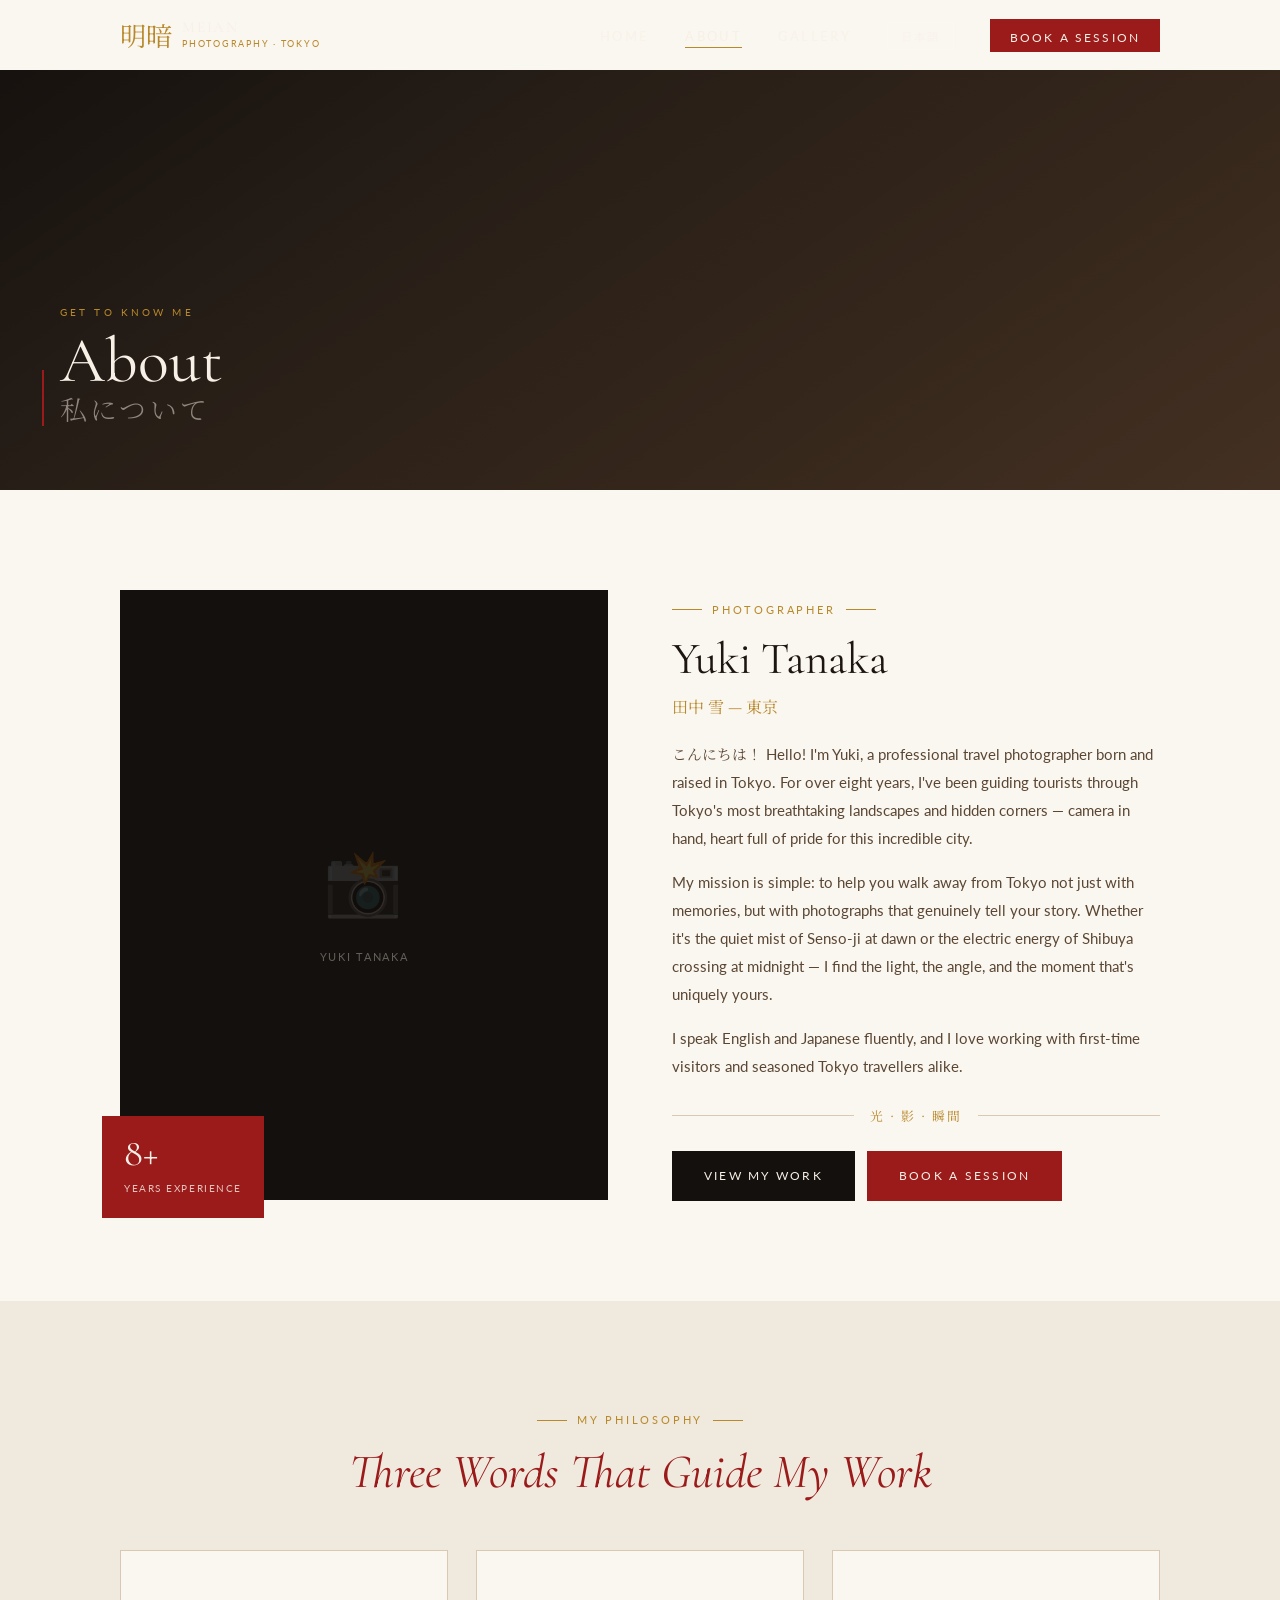
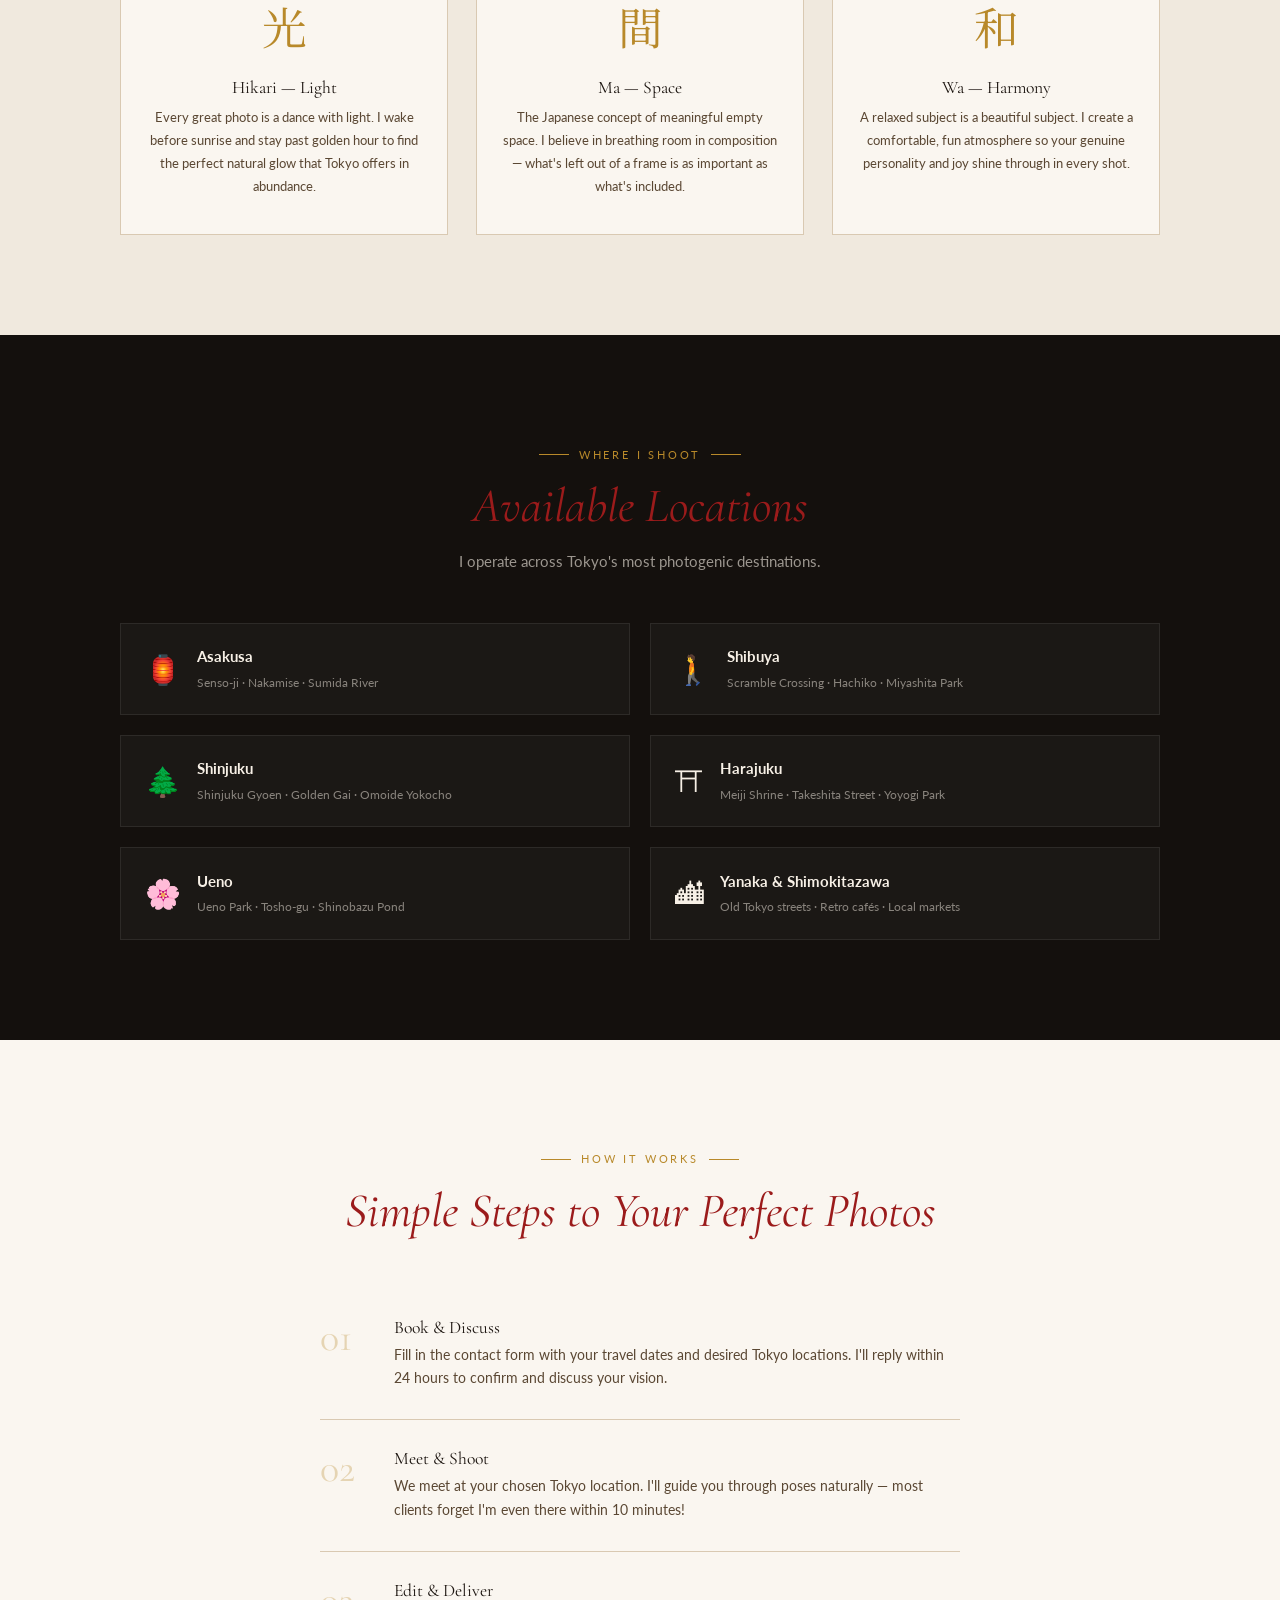
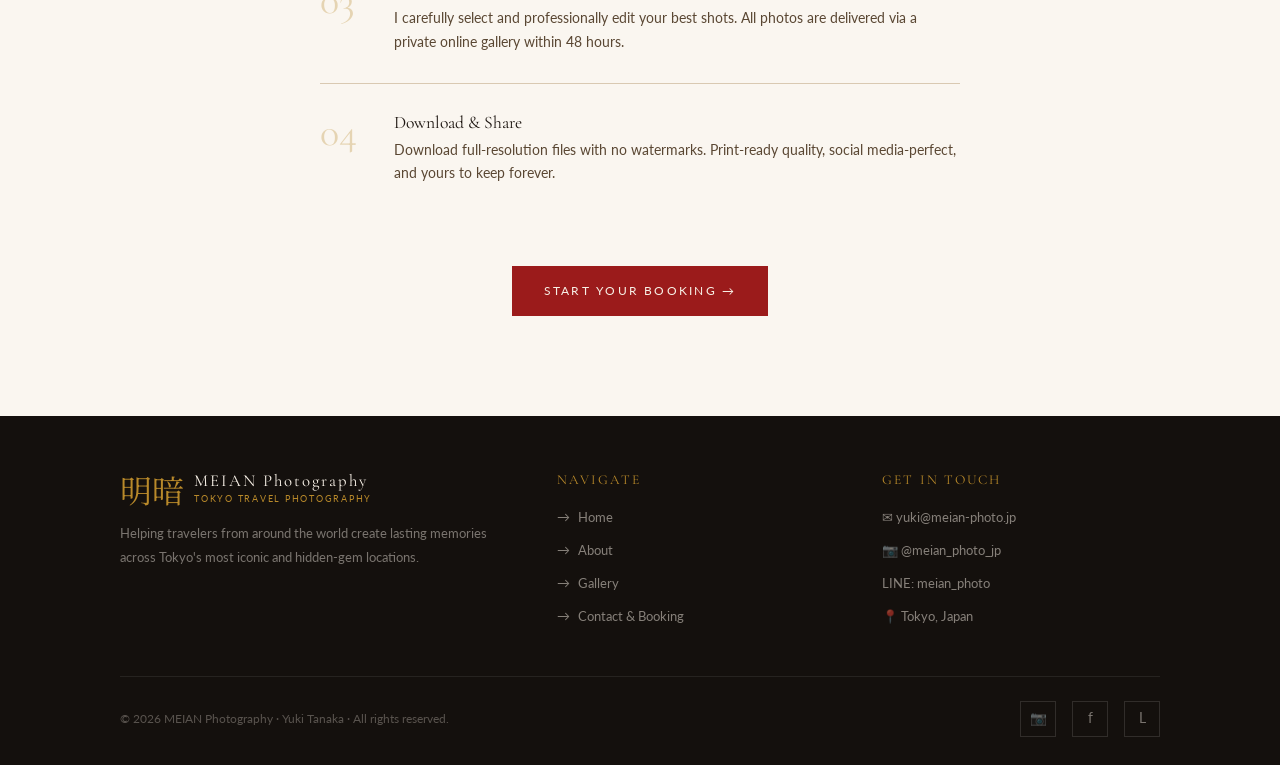
==== commit a14824b9: "Rebrand to MEIAN, Tokyo-only, bilingual EN/JA, price update - Service name: HIKARI → MEIAN (明暗, ligh" ====
--- a/about.html
+++ b/about.html
@@ -3,8 +3,8 @@
 <head>
   <meta charset="UTF-8">
   <meta name="viewport" content="width=device-width, initial-scale=1.0">
-  <title>About — HIKARI Photography</title>
-  <meta name="description" content="Meet Yuki Tanaka, professional travel photographer based in Japan. Specializing in authentic Japan travel photography for tourists.">
+  <title>About — MEIAN Photography</title>
+  <meta name="description" content="Meet Yuki Tanaka, professional travel photographer based in Tokyo. Specializing in authentic Tokyo travel photography for tourists.">
   <link rel="stylesheet" href="style.css">
 </head>
 <body>
@@ -13,17 +13,26 @@
   <nav class="navbar scrolled">
     <div class="nav-inner">
       <a href="index.html" class="nav-logo">
-        <span class="logo-kanji">光</span>
+        <span class="logo-kanji">明暗</span>
         <div class="logo-text">
-          <span class="logo-en">HIKARI</span>
-          <span class="logo-tagline">Photography · Japan</span>
+          <span class="logo-en">MEIAN</span>
+          <span class="logo-tagline">Photography · Tokyo</span>
         </div>
       </a>
       <ul class="nav-links">
-        <li><a href="index.html">Home</a></li>
-        <li><a href="about.html">About</a></li>
-        <li><a href="gallery.html">Gallery</a></li>
-        <li><a href="contact.html" class="nav-cta">Book a Session</a></li>
+        <li><a href="index.html"><span data-lang="en">Home</span><span data-lang="ja" hidden>ホーム</span></a></li>
+        <li><a href="about.html"><span data-lang="en">About</span><span data-lang="ja" hidden>プロフィール</span></a></li>
+        <li><a href="gallery.html"><span data-lang="en">Gallery</span><span data-lang="ja" hidden>ギャラリー</span></a></li>
+        <li>
+          <button class="lang-btn" onclick="toggleLang()">
+            <span data-lang="en">日本語</span>
+            <span data-lang="ja" hidden>English</span>
+          </button>
+        </li>
+        <li><a href="contact.html" class="nav-cta">
+          <span data-lang="en">Book a Session</span>
+          <span data-lang="ja" hidden>撮影を予約する</span>
+        </a></li>
       </ul>
       <button class="nav-burger" aria-label="Open menu">
         <span></span><span></span><span></span>
@@ -31,22 +40,28 @@
     </div>
   </nav>
 
-  <!-- Mobile nav -->
   <nav class="nav-mobile">
-    <a href="index.html">Home</a>
-    <a href="about.html">About</a>
-    <a href="gallery.html">Gallery</a>
-    <a href="contact.html">Book a Session</a>
+    <a href="index.html"><span data-lang="en">Home</span><span data-lang="ja" hidden>ホーム</span></a>
+    <a href="about.html"><span data-lang="en">About</span><span data-lang="ja" hidden>プロフィール</span></a>
+    <a href="gallery.html"><span data-lang="en">Gallery</span><span data-lang="ja" hidden>ギャラリー</span></a>
+    <a href="contact.html"><span data-lang="en">Book a Session</span><span data-lang="ja" hidden>撮影を予約する</span></a>
+    <a href="#" onclick="toggleLang(); return false;" style="color:var(--gold-l);">
+      <span data-lang="en">🌐 日本語に切り替える</span>
+      <span data-lang="ja" hidden>🌐 Switch to English</span>
+    </a>
   </nav>
 
   <!-- ══ PAGE HERO ══ -->
   <section class="page-hero" style="margin-top:var(--nav-h);">
     <div class="page-hero-bg ph-portrait" style="opacity:.5;"></div>
     <div class="page-hero-content">
-      <p class="page-hero-label">Get to know me</p>
+      <p class="page-hero-label">
+        <span data-lang="en">Get to know me</span>
+        <span data-lang="ja" hidden>フォトグラファー紹介</span>
+      </p>
       <h1 class="page-hero-title">
-        About
-        <small>私について</small>
+        <span data-lang="en">About<small>私について</small></span>
+        <span data-lang="ja" hidden>プロフィール<small>About the Photographer</small></span>
       </h1>
     </div>
   </section>
@@ -65,40 +80,70 @@
           </div>
           <div class="about-badge">
             <span class="badge-num">8+</span>
-            <span class="badge-txt">Years Experience</span>
+            <span class="badge-txt">
+              <span data-lang="en">Years Experience</span>
+              <span data-lang="ja" hidden>年の経験</span>
+            </span>
           </div>
         </div>
 
         <div class="about-text fade-up delay-2">
-          <div class="section-label">Photographer</div>
+          <div class="section-label">
+            <span data-lang="en">Photographer</span>
+            <span data-lang="ja" hidden>フォトグラファー</span>
+          </div>
           <h2>Yuki Tanaka</h2>
-          <span class="name-jp">田中 雪 — 東京 · 京都</span>
-
-          <p>
-            こんにちは！ Hello! I'm Yuki, a professional travel photographer born and
-            raised in Tokyo. For over eight years, I've been guiding tourists through
-            Japan's most breathtaking landscapes and hidden corners — camera in hand,
-            heart full of pride for this incredible country.
-          </p>
-          <p>
-            My mission is simple: to help you walk away from Japan not just with
-            memories, but with photographs that genuinely tell your story. Whether
-            it's the quiet mist of a Kyoto temple at dawn or the electric energy of
-            Shibuya crossing at midnight — I find the light, the angle, and the
-            moment that's uniquely yours.
-          </p>
-          <p>
-            I speak English and Japanese fluently, and I love working with first-time
-            visitors and seasoned Japan travellers alike.
-          </p>
-
-          <div class="jp-divider" style="margin:24px 0;">
-            <span>光 · 瞬間 · 記憶</span>
-          </div>
+          <span class="name-jp">田中 雪 — 東京</span>
+
+          <div data-lang="en">
+            <p>
+              こんにちは！ Hello! I'm Yuki, a professional travel photographer born and
+              raised in Tokyo. For over eight years, I've been guiding tourists through
+              Tokyo's most breathtaking landscapes and hidden corners — camera in hand,
+              heart full of pride for this incredible city.
+            </p>
+            <p>
+              My mission is simple: to help you walk away from Tokyo not just with
+              memories, but with photographs that genuinely tell your story. Whether
+              it's the quiet mist of Senso-ji at dawn or the electric energy of
+              Shibuya crossing at midnight — I find the light, the angle, and the
+              moment that's uniquely yours.
+            </p>
+            <p>
+              I speak English and Japanese fluently, and I love working with first-time
+              visitors and seasoned Tokyo travellers alike.
+            </p>
+          </div>
+
+          <div data-lang="ja" hidden>
+            <p>
+              こんにちは！ユキです。東京生まれ・東京育ちのプロフォトグラファーです。
+              8年以上にわたり、東京を訪れる旅行者の皆さんと一緒に、息をのむような絶景や
+              知られざる穴場スポットを歩き続けてきました。カメラを手に、この素晴らしい街への
+              誇りを胸に。
+            </p>
+            <p>
+              私のミッションはシンプルです。東京から「思い出」だけでなく、あなたの物語を
+              語る「写真」を持ち帰っていただくこと。夜明けの浅草寺の静かな霧から、
+              真夜中の渋谷交差点の電気的なエネルギーまで——あなただけの光と角度と瞬間を見つけます。
+            </p>
+            <p>
+              英語・日本語ともに堪能で、東京が初めての方も、何度も訪れたリピーターの方も
+              大歓迎です。
+            </p>
+          </div>
+
+          <div class="jp-divider" style="margin:24px 0;"><span>光 · 影 · 瞬間</span></div>
 
           <div style="display:flex;gap:12px;flex-wrap:wrap;">
-            <a href="gallery.html" class="btn btn-dark">View My Work</a>
-            <a href="contact.html" class="btn btn-primary">Book a Session</a>
+            <a href="gallery.html" class="btn btn-dark">
+              <span data-lang="en">View My Work</span>
+              <span data-lang="ja" hidden>作品を見る</span>
+            </a>
+            <a href="contact.html" class="btn btn-primary">
+              <span data-lang="en">Book a Session</span>
+              <span data-lang="ja" hidden>撮影を予約する</span>
+            </a>
           </div>
         </div>
 
@@ -110,28 +155,36 @@
   <section class="section section-mid">
     <div class="container">
       <div class="text-center fade-up">
-        <div class="section-label">My Philosophy</div>
-        <h2 class="section-title">Three Words That <span>Guide</span> My Work</h2>
-      </div>
-
+        <div class="section-label">
+          <span data-lang="en">My Philosophy</span>
+          <span data-lang="ja" hidden>撮影への想い</span>
+        </div>
+        <h2 class="section-title">
+          <span data-lang="en">Three Words That <span>Guide</span> My Work</span>
+          <span data-lang="ja" hidden>撮影を<span>導く</span>三つの言葉</span>
+        </h2>
+      </div>
       <div class="values-grid" style="margin-top:48px;">
 
         <div class="value-card fade-up delay-1">
           <span class="value-kanji">光</span>
-          <h3>Hikari — Light</h3>
-          <p>Every great photo is a dance with light. I wake before sunrise and stay past golden hour to find the perfect natural glow that Japan offers in abundance.</p>
+          <h3><span data-lang="en">Hikari — Light</span><span data-lang="ja" hidden>光 — ひかり</span></h3>
+          <p data-lang="en">Every great photo is a dance with light. I wake before sunrise and stay past golden hour to find the perfect natural glow that Tokyo offers in abundance.</p>
+          <p data-lang="ja" hidden>素晴らしい写真はすべて、光との対話です。日の出前に起き、ゴールデンアワーを超えて、東京が豊かに与えてくれる完璧な自然光を探し続けます。</p>
         </div>
 
         <div class="value-card fade-up delay-2">
           <span class="value-kanji">間</span>
-          <h3>Ma — Space</h3>
-          <p>The Japanese concept of meaningful empty space. I believe in breathing room in composition — what's left out of a frame is as important as what's included.</p>
+          <h3><span data-lang="en">Ma — Space</span><span data-lang="ja" hidden>間 — ま</span></h3>
+          <p data-lang="en">The Japanese concept of meaningful empty space. I believe in breathing room in composition — what's left out of a frame is as important as what's included.</p>
+          <p data-lang="ja" hidden>余白の持つ意味——日本独自の「間」の概念。構図に余白を持たせることを大切にしています。フレームから除かれるものは、フレームに入るものと同じくらい重要です。</p>
         </div>
 
         <div class="value-card fade-up delay-3">
           <span class="value-kanji">和</span>
-          <h3>Wa — Harmony</h3>
-          <p>A relaxed subject is a beautiful subject. I create a comfortable, fun atmosphere so your genuine personality and joy shine through in every shot.</p>
+          <h3><span data-lang="en">Wa — Harmony</span><span data-lang="ja" hidden>和 — わ</span></h3>
+          <p data-lang="en">A relaxed subject is a beautiful subject. I create a comfortable, fun atmosphere so your genuine personality and joy shine through in every shot.</p>
+          <p data-lang="ja" hidden>リラックスした被写体は、美しい被写体です。快適で楽しい雰囲気を作り、あなたの本来の個性と喜びがすべてのショットに輝くようにします。</p>
         </div>
 
       </div>
@@ -142,58 +195,66 @@
   <section class="section section-dark">
     <div class="container">
       <div class="text-center fade-up">
-        <div class="section-label">Where I Shoot</div>
-        <h2 class="section-title" style="color:var(--text-light);">Available <span>Locations</span></h2>
-        <p class="section-sub">I operate across Japan's most photogenic destinations.</p>
-      </div>
-
+        <div class="section-label">
+          <span data-lang="en">Where I Shoot</span>
+          <span data-lang="ja" hidden>撮影対応エリア</span>
+        </div>
+        <h2 class="section-title" style="color:var(--text-light);">
+          <span data-lang="en">Available <span>Locations</span></span>
+          <span data-lang="ja" hidden>東京の<span>撮影スポット</span></span>
+        </h2>
+        <p class="section-sub">
+          <span data-lang="en">I operate across Tokyo's most photogenic destinations.</span>
+          <span data-lang="ja" hidden>東京の絵になるスポットで撮影を承っています。</span>
+        </p>
+      </div>
       <div class="locations-grid" style="margin-top:48px;">
 
         <div class="location-card fade-up delay-1">
+          <span class="location-icon">🏮</span>
+          <div>
+            <div class="location-name"><span data-lang="en">Asakusa</span><span data-lang="ja" hidden>浅草</span></div>
+            <div class="location-desc"><span data-lang="en">Senso-ji · Nakamise · Sumida River</span><span data-lang="ja" hidden>浅草寺・仲見世・隅田川</span></div>
+          </div>
+        </div>
+
+        <div class="location-card fade-up delay-2">
+          <span class="location-icon">🚶</span>
+          <div>
+            <div class="location-name"><span data-lang="en">Shibuya</span><span data-lang="ja" hidden>渋谷</span></div>
+            <div class="location-desc"><span data-lang="en">Scramble Crossing · Hachiko · Miyashita Park</span><span data-lang="ja" hidden>スクランブル交差点・ハチ公・宮下パーク</span></div>
+          </div>
+        </div>
+
+        <div class="location-card fade-up delay-3">
+          <span class="location-icon">🌲</span>
+          <div>
+            <div class="location-name"><span data-lang="en">Shinjuku</span><span data-lang="ja" hidden>新宿</span></div>
+            <div class="location-desc"><span data-lang="en">Shinjuku Gyoen · Golden Gai · Omoide Yokocho</span><span data-lang="ja" hidden>新宿御苑・ゴールデン街・思い出横丁</span></div>
+          </div>
+        </div>
+
+        <div class="location-card fade-up delay-4">
+          <span class="location-icon">⛩</span>
+          <div>
+            <div class="location-name"><span data-lang="en">Harajuku</span><span data-lang="ja" hidden>原宿</span></div>
+            <div class="location-desc"><span data-lang="en">Meiji Shrine · Takeshita Street · Yoyogi Park</span><span data-lang="ja" hidden>明治神宮・竹下通り・代々木公園</span></div>
+          </div>
+        </div>
+
+        <div class="location-card fade-up delay-1">
+          <span class="location-icon">🌸</span>
+          <div>
+            <div class="location-name"><span data-lang="en">Ueno</span><span data-lang="ja" hidden>上野</span></div>
+            <div class="location-desc"><span data-lang="en">Ueno Park · Tosho-gu · Shinobazu Pond</span><span data-lang="ja" hidden>上野公園・東照宮・不忍池</span></div>
+          </div>
+        </div>
+
+        <div class="location-card fade-up delay-2">
           <span class="location-icon">🏙</span>
           <div>
-            <div class="location-name">Tokyo</div>
-            <div class="location-desc">Asakusa · Shibuya · Shinjuku · Harajuku · Ueno</div>
-          </div>
-        </div>
-
-        <div class="location-card fade-up delay-2">
-          <span class="location-icon">⛩</span>
-          <div>
-            <div class="location-name">Kyoto</div>
-            <div class="location-desc">Fushimi Inari · Arashiyama · Gion · Kinkakuji</div>
-          </div>
-        </div>
-
-        <div class="location-card fade-up delay-3">
-          <span class="location-icon">🦌</span>
-          <div>
-            <div class="location-name">Nara</div>
-            <div class="location-desc">Nara Park · Todaiji · Kasuga Taisha</div>
-          </div>
-        </div>
-
-        <div class="location-card fade-up delay-4">
-          <span class="location-icon">🗻</span>
-          <div>
-            <div class="location-name">Hakone</div>
-            <div class="location-desc">Mt. Fuji views · Lake Ashi · Open Air Museum</div>
-          </div>
-        </div>
-
-        <div class="location-card fade-up delay-1">
-          <span class="location-icon">🌊</span>
-          <div>
-            <div class="location-name">Osaka</div>
-            <div class="location-desc">Dotonbori · Osaka Castle · Shinsekai</div>
-          </div>
-        </div>
-
-        <div class="location-card fade-up delay-2">
-          <span class="location-icon">🌸</span>
-          <div>
-            <div class="location-name">Hiroshima · Miyajima</div>
-            <div class="location-desc">Itsukushima Shrine · Peace Memorial Park</div>
+            <div class="location-name"><span data-lang="en">Yanaka &amp; Shimokitazawa</span><span data-lang="ja" hidden>谷中・下北沢</span></div>
+            <div class="location-desc"><span data-lang="en">Old Tokyo streets · Retro cafés · Local markets</span><span data-lang="ja" hidden>下町の街並み・レトロカフェ・ローカルマーケット</span></div>
           </div>
         </div>
 
@@ -205,8 +266,14 @@
   <section class="section">
     <div class="container" style="max-width:760px;">
       <div class="text-center fade-up">
-        <div class="section-label">How It Works</div>
-        <h2 class="section-title">Simple Steps to Your <span>Perfect Photos</span></h2>
+        <div class="section-label">
+          <span data-lang="en">How It Works</span>
+          <span data-lang="ja" hidden>ご利用の流れ</span>
+        </div>
+        <h2 class="section-title">
+          <span data-lang="en">Simple Steps to Your <span>Perfect Photos</span></span>
+          <span data-lang="ja" hidden>撮影までの<span>かんたん4ステップ</span></span>
+        </h2>
       </div>
 
       <div class="process-list" style="margin-top:48px;">
@@ -214,39 +281,46 @@
         <div class="process-step fade-up delay-1">
           <div class="step-num">01</div>
           <div class="step-body">
-            <h4>Book &amp; Discuss</h4>
-            <p>Fill in the contact form with your travel dates and desired locations. I'll reply within 24 hours to confirm availability and discuss your vision.</p>
+            <h4><span data-lang="en">Book &amp; Discuss</span><span data-lang="ja" hidden>予約・ご相談</span></h4>
+            <p data-lang="en">Fill in the contact form with your travel dates and desired Tokyo locations. I'll reply within 24 hours to confirm and discuss your vision.</p>
+            <p data-lang="ja" hidden>お問い合わせフォームに旅行日程と希望の撮影スポットをご記入ください。24時間以内に確認のご連絡とビジョンについてのご相談をお送りします。</p>
           </div>
         </div>
 
         <div class="process-step fade-up delay-2">
           <div class="step-num">02</div>
           <div class="step-body">
-            <h4>Meet &amp; Shoot</h4>
-            <p>We meet at your chosen location. I'll guide you through poses and positions naturally — most clients forget I'm even there within 10 minutes!</p>
+            <h4><span data-lang="en">Meet &amp; Shoot</span><span data-lang="ja" hidden>待ち合わせ・撮影</span></h4>
+            <p data-lang="en">We meet at your chosen Tokyo location. I'll guide you through poses naturally — most clients forget I'm even there within 10 minutes!</p>
+            <p data-lang="ja" hidden>選んだ東京のスポットで待ち合わせ。自然なポーズを一緒に楽しみながら撮影します——10分もすれば、ほとんどのお客様はカメラを忘れてしまうほどです！</p>
           </div>
         </div>
 
         <div class="process-step fade-up delay-3">
           <div class="step-num">03</div>
           <div class="step-body">
-            <h4>Edit &amp; Deliver</h4>
-            <p>I carefully select and professionally edit your best shots. All photos are delivered via a private online gallery within 48 hours of your session.</p>
+            <h4><span data-lang="en">Edit &amp; Deliver</span><span data-lang="ja" hidden>編集・お届け</span></h4>
+            <p data-lang="en">I carefully select and professionally edit your best shots. All photos are delivered via a private online gallery within 48 hours.</p>
+            <p data-lang="ja" hidden>ベストショットを厳選し、プロの編集を施します。すべての写真は撮影後48時間以内に、プライベートオンラインギャラリーでお届けします。</p>
           </div>
         </div>
 
         <div class="process-step fade-up delay-4">
           <div class="step-num">04</div>
           <div class="step-body">
-            <h4>Download &amp; Share</h4>
-            <p>Download full-resolution files with no watermarks. Prints-ready quality, social media-perfect, and yours to keep forever.</p>
+            <h4><span data-lang="en">Download &amp; Share</span><span data-lang="ja" hidden>ダウンロード・シェア</span></h4>
+            <p data-lang="en">Download full-resolution files with no watermarks. Print-ready quality, social media-perfect, and yours to keep forever.</p>
+            <p data-lang="ja" hidden>ウォーターマークなしのフル解像度ファイルをダウンロード。印刷品質・SNS映え、永遠にあなたのものとして残ります。</p>
           </div>
         </div>
 
       </div>
 
       <div class="text-center" style="margin-top:52px;">
-        <a href="contact.html" class="btn btn-primary fade-up">Start Your Booking →</a>
+        <a href="contact.html" class="btn btn-primary fade-up">
+          <span data-lang="en">Start Your Booking →</span>
+          <span data-lang="ja" hidden>予約を始める →</span>
+        </a>
       </div>
     </div>
   </section>
@@ -257,35 +331,36 @@
       <div class="footer-grid">
         <div class="footer-brand">
           <div class="nav-logo" style="margin-bottom:16px;">
-            <span class="logo-kanji">光</span>
+            <span class="logo-kanji">明暗</span>
             <div class="logo-text">
-              <span class="logo-en">HIKARI Photography</span>
-              <span class="logo-tagline">Japan Travel Photography</span>
+              <span class="logo-en">MEIAN Photography</span>
+              <span class="logo-tagline">Tokyo Travel Photography</span>
             </div>
           </div>
-          <p>Helping travelers from around the world create lasting memories across Japan's most iconic and hidden-gem locations.</p>
+          <p data-lang="en">Helping travelers from around the world create lasting memories across Tokyo's most iconic and hidden-gem locations.</p>
+          <p data-lang="ja" hidden>世界中の旅行者が東京の名所や穴場で、一生残る思い出を作れるよう、サポートしています。</p>
         </div>
         <div class="footer-col">
-          <h4>Navigate</h4>
+          <h4><span data-lang="en">Navigate</span><span data-lang="ja" hidden>ページ</span></h4>
           <ul>
-            <li><a href="index.html">→ Home</a></li>
-            <li><a href="about.html">→ About</a></li>
-            <li><a href="gallery.html">→ Gallery</a></li>
-            <li><a href="contact.html">→ Contact &amp; Booking</a></li>
+            <li><a href="index.html">→ <span data-lang="en">Home</span><span data-lang="ja" hidden>ホーム</span></a></li>
+            <li><a href="about.html">→ <span data-lang="en">About</span><span data-lang="ja" hidden>プロフィール</span></a></li>
+            <li><a href="gallery.html">→ <span data-lang="en">Gallery</span><span data-lang="ja" hidden>ギャラリー</span></a></li>
+            <li><a href="contact.html">→ <span data-lang="en">Contact &amp; Booking</span><span data-lang="ja" hidden>予約・お問い合わせ</span></a></li>
           </ul>
         </div>
         <div class="footer-col">
-          <h4>Get In Touch</h4>
+          <h4><span data-lang="en">Get In Touch</span><span data-lang="ja" hidden>お問い合わせ</span></h4>
           <ul>
-            <li><a href="mailto:yuki@hikari-photo.jp">✉ yuki@hikari-photo.jp</a></li>
-            <li><a href="#">📷 @hikari_photo_jp</a></li>
-            <li><a href="#">LINE: hikari_photo</a></li>
-            <li><a href="#">📍 Tokyo / Kyoto</a></li>
+            <li><a href="mailto:yuki@meian-photo.jp">✉ yuki@meian-photo.jp</a></li>
+            <li><a href="#">📷 @meian_photo_jp</a></li>
+            <li><a href="#">LINE: meian_photo</a></li>
+            <li><a href="#">📍 Tokyo, Japan</a></li>
           </ul>
         </div>
       </div>
       <div class="footer-bar">
-        <span>© 2026 HIKARI Photography · Yuki Tanaka · All rights reserved.</span>
+        <span>© 2026 MEIAN Photography · Yuki Tanaka · All rights reserved.</span>
         <div class="social-links">
           <a href="#" aria-label="Instagram">📷</a>
           <a href="#" aria-label="Facebook">f</a>
--- a/style.css
+++ b/style.css
@@ -437,6 +437,21 @@
 .fade-up.delay-3 { transition-delay: .3s; }
 .fade-up.delay-4 { transition-delay: .4s; }
 
+/* ── Language toggle button ── */
+.lang-btn {
+  font-family: var(--ff-jp);
+  font-size: .72rem;
+  letter-spacing: .08em;
+  background: transparent;
+  border: 1px solid rgba(255,255,255,.22);
+  color: rgba(247,240,230,.6);
+  padding: 5px 13px;
+  cursor: pointer;
+  transition: all var(--tr);
+  flex-shrink: 0;
+}
+.lang-btn:hover { border-color: var(--gold); color: var(--gold); }
+
 /* ── Sakura decoration ── */
 .sakura-corner {
   position: absolute;
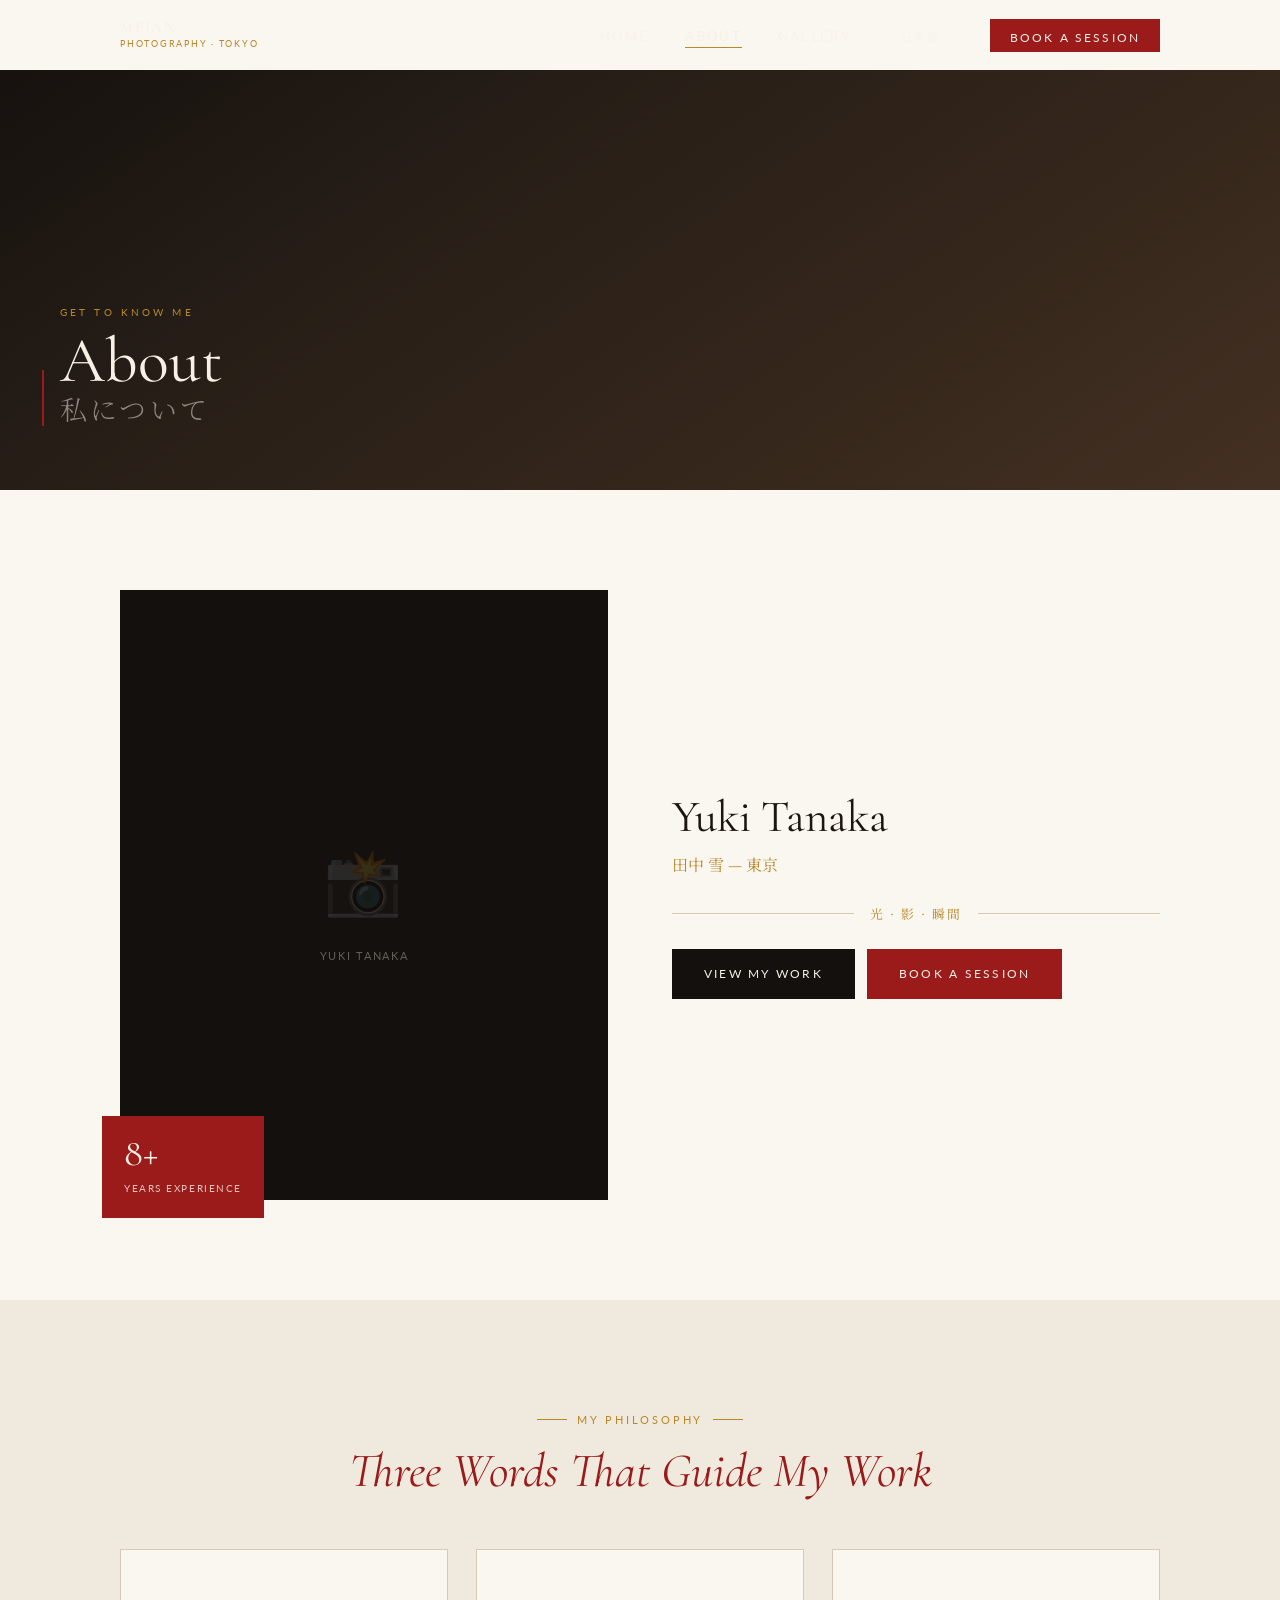
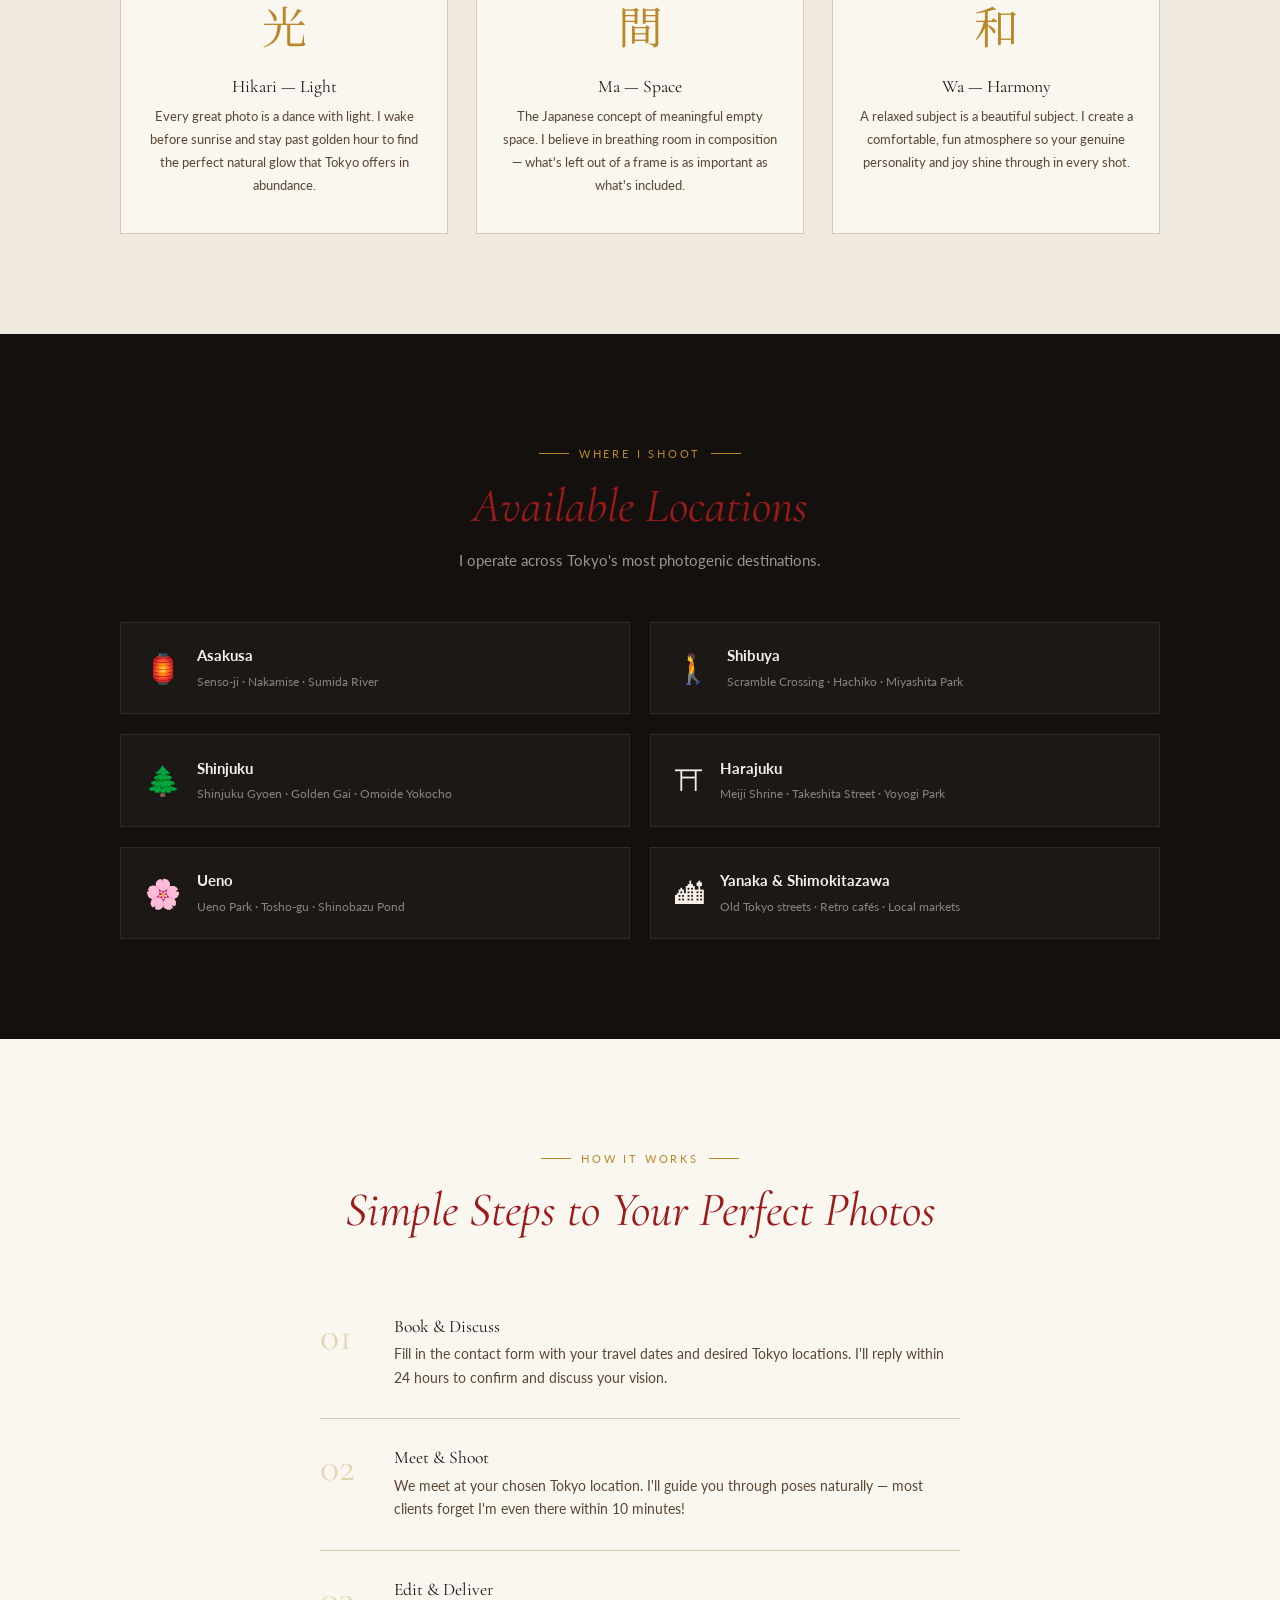
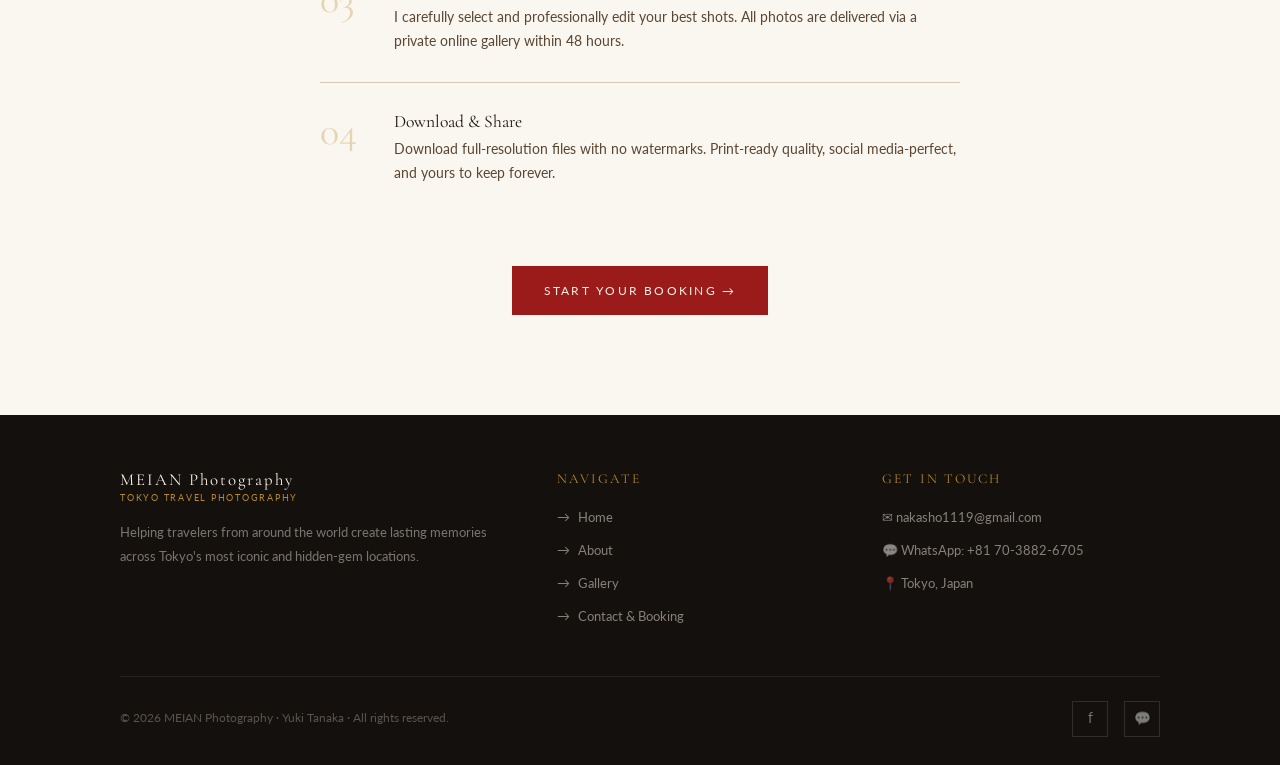
==== commit 23957c15: "Apply 8 content updates to all pages - Remove kanji (明暗) from logo across all pages - Remove photogr" ====
--- a/about.html
+++ b/about.html
@@ -13,7 +13,7 @@
   <nav class="navbar scrolled">
     <div class="nav-inner">
       <a href="index.html" class="nav-logo">
-        <span class="logo-kanji">明暗</span>
+        
         <div class="logo-text">
           <span class="logo-en">MEIAN</span>
           <span class="logo-tagline">Photography · Tokyo</span>
@@ -88,50 +88,8 @@
         </div>
 
         <div class="about-text fade-up delay-2">
-          <div class="section-label">
-            <span data-lang="en">Photographer</span>
-            <span data-lang="ja" hidden>フォトグラファー</span>
-          </div>
           <h2>Yuki Tanaka</h2>
           <span class="name-jp">田中 雪 — 東京</span>
-
-          <div data-lang="en">
-            <p>
-              こんにちは！ Hello! I'm Yuki, a professional travel photographer born and
-              raised in Tokyo. For over eight years, I've been guiding tourists through
-              Tokyo's most breathtaking landscapes and hidden corners — camera in hand,
-              heart full of pride for this incredible city.
-            </p>
-            <p>
-              My mission is simple: to help you walk away from Tokyo not just with
-              memories, but with photographs that genuinely tell your story. Whether
-              it's the quiet mist of Senso-ji at dawn or the electric energy of
-              Shibuya crossing at midnight — I find the light, the angle, and the
-              moment that's uniquely yours.
-            </p>
-            <p>
-              I speak English and Japanese fluently, and I love working with first-time
-              visitors and seasoned Tokyo travellers alike.
-            </p>
-          </div>
-
-          <div data-lang="ja" hidden>
-            <p>
-              こんにちは！ユキです。東京生まれ・東京育ちのプロフォトグラファーです。
-              8年以上にわたり、東京を訪れる旅行者の皆さんと一緒に、息をのむような絶景や
-              知られざる穴場スポットを歩き続けてきました。カメラを手に、この素晴らしい街への
-              誇りを胸に。
-            </p>
-            <p>
-              私のミッションはシンプルです。東京から「思い出」だけでなく、あなたの物語を
-              語る「写真」を持ち帰っていただくこと。夜明けの浅草寺の静かな霧から、
-              真夜中の渋谷交差点の電気的なエネルギーまで——あなただけの光と角度と瞬間を見つけます。
-            </p>
-            <p>
-              英語・日本語ともに堪能で、東京が初めての方も、何度も訪れたリピーターの方も
-              大歓迎です。
-            </p>
-          </div>
 
           <div class="jp-divider" style="margin:24px 0;"><span>光 · 影 · 瞬間</span></div>
 
@@ -331,7 +289,7 @@
       <div class="footer-grid">
         <div class="footer-brand">
           <div class="nav-logo" style="margin-bottom:16px;">
-            <span class="logo-kanji">明暗</span>
+            
             <div class="logo-text">
               <span class="logo-en">MEIAN Photography</span>
               <span class="logo-tagline">Tokyo Travel Photography</span>
@@ -352,9 +310,8 @@
         <div class="footer-col">
           <h4><span data-lang="en">Get In Touch</span><span data-lang="ja" hidden>お問い合わせ</span></h4>
           <ul>
-            <li><a href="mailto:yuki@meian-photo.jp">✉ yuki@meian-photo.jp</a></li>
-            <li><a href="#">📷 @meian_photo_jp</a></li>
-            <li><a href="#">LINE: meian_photo</a></li>
+            <li><a href="mailto:nakasho1119@gmail.com">✉ nakasho1119@gmail.com</a></li>
+            <li><a href="https://wa.me/817038826705">💬 WhatsApp: +81 70-3882-6705</a></li>
             <li><a href="#">📍 Tokyo, Japan</a></li>
           </ul>
         </div>
@@ -362,9 +319,8 @@
       <div class="footer-bar">
         <span>© 2026 MEIAN Photography · Yuki Tanaka · All rights reserved.</span>
         <div class="social-links">
-          <a href="#" aria-label="Instagram">📷</a>
           <a href="#" aria-label="Facebook">f</a>
-          <a href="#" aria-label="LINE">L</a>
+          <a href="https://wa.me/817038826705" aria-label="WhatsApp">💬</a>
         </div>
       </div>
     </div>
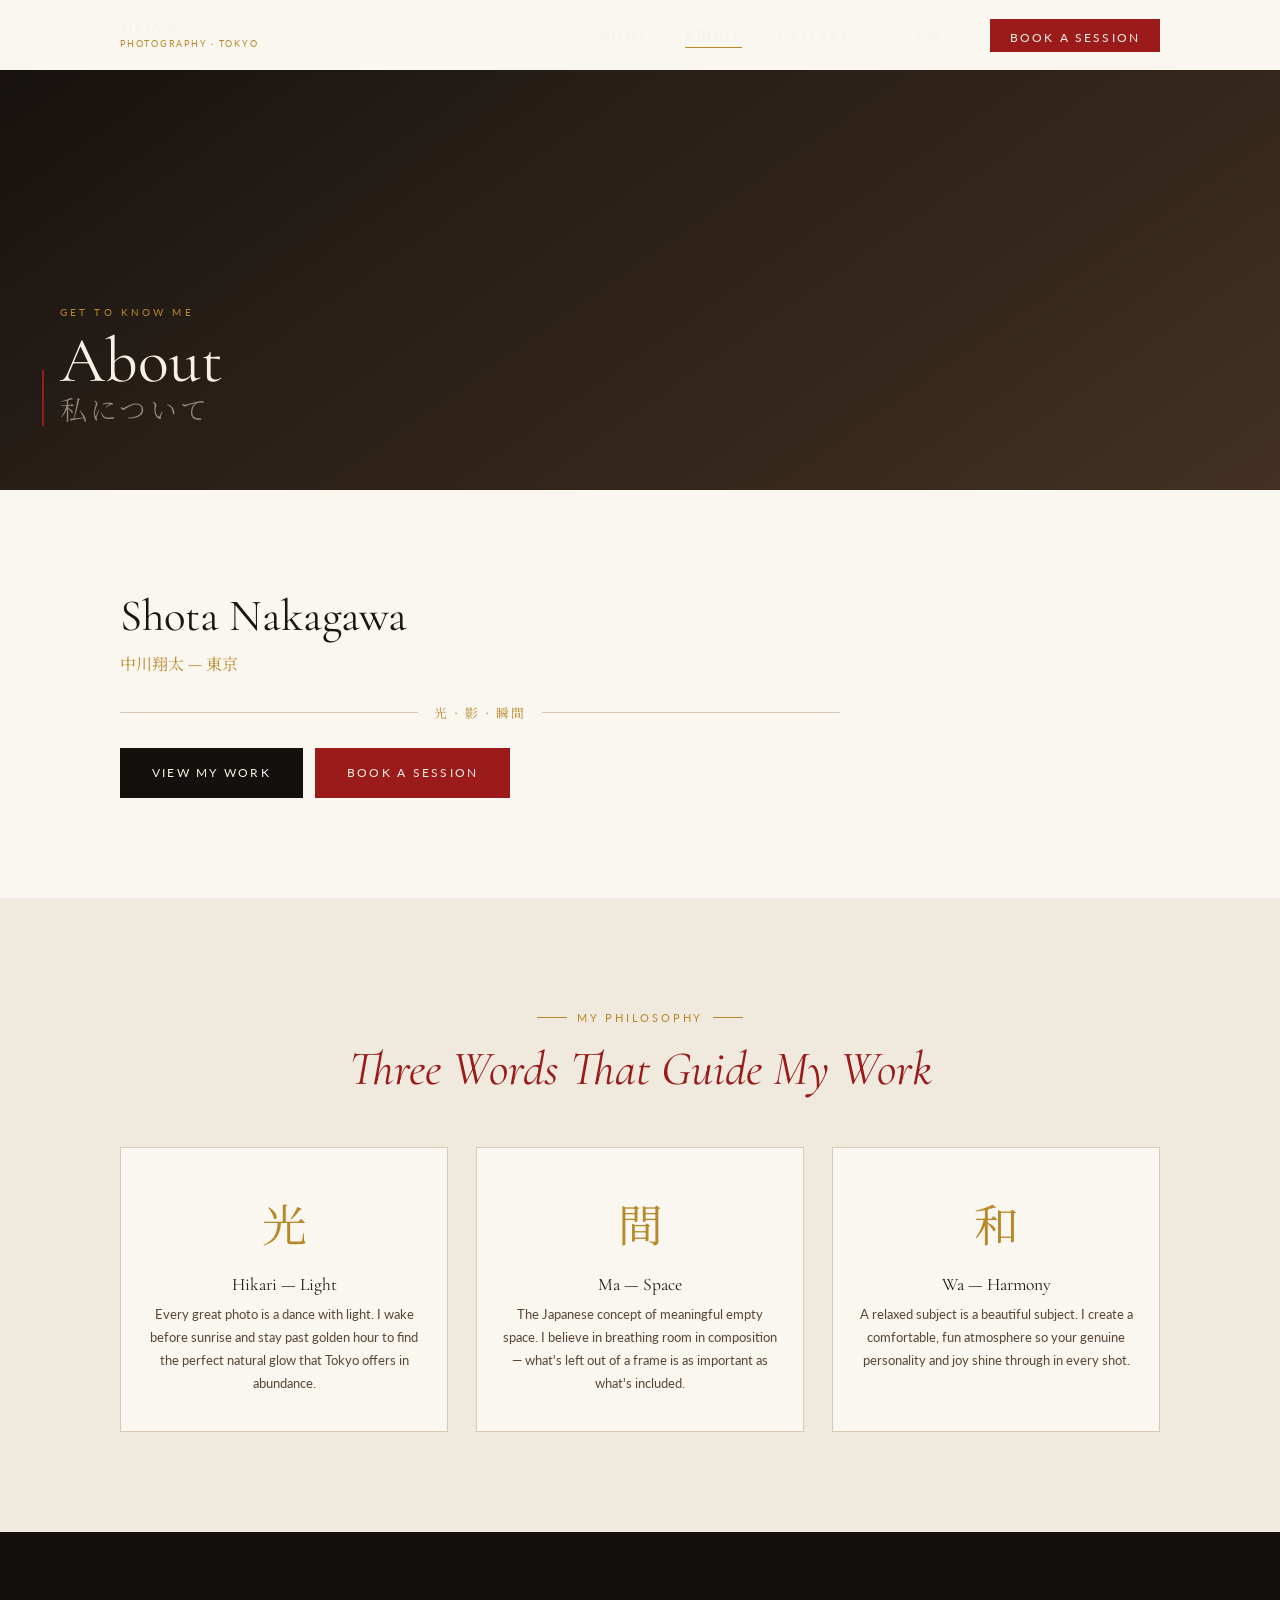
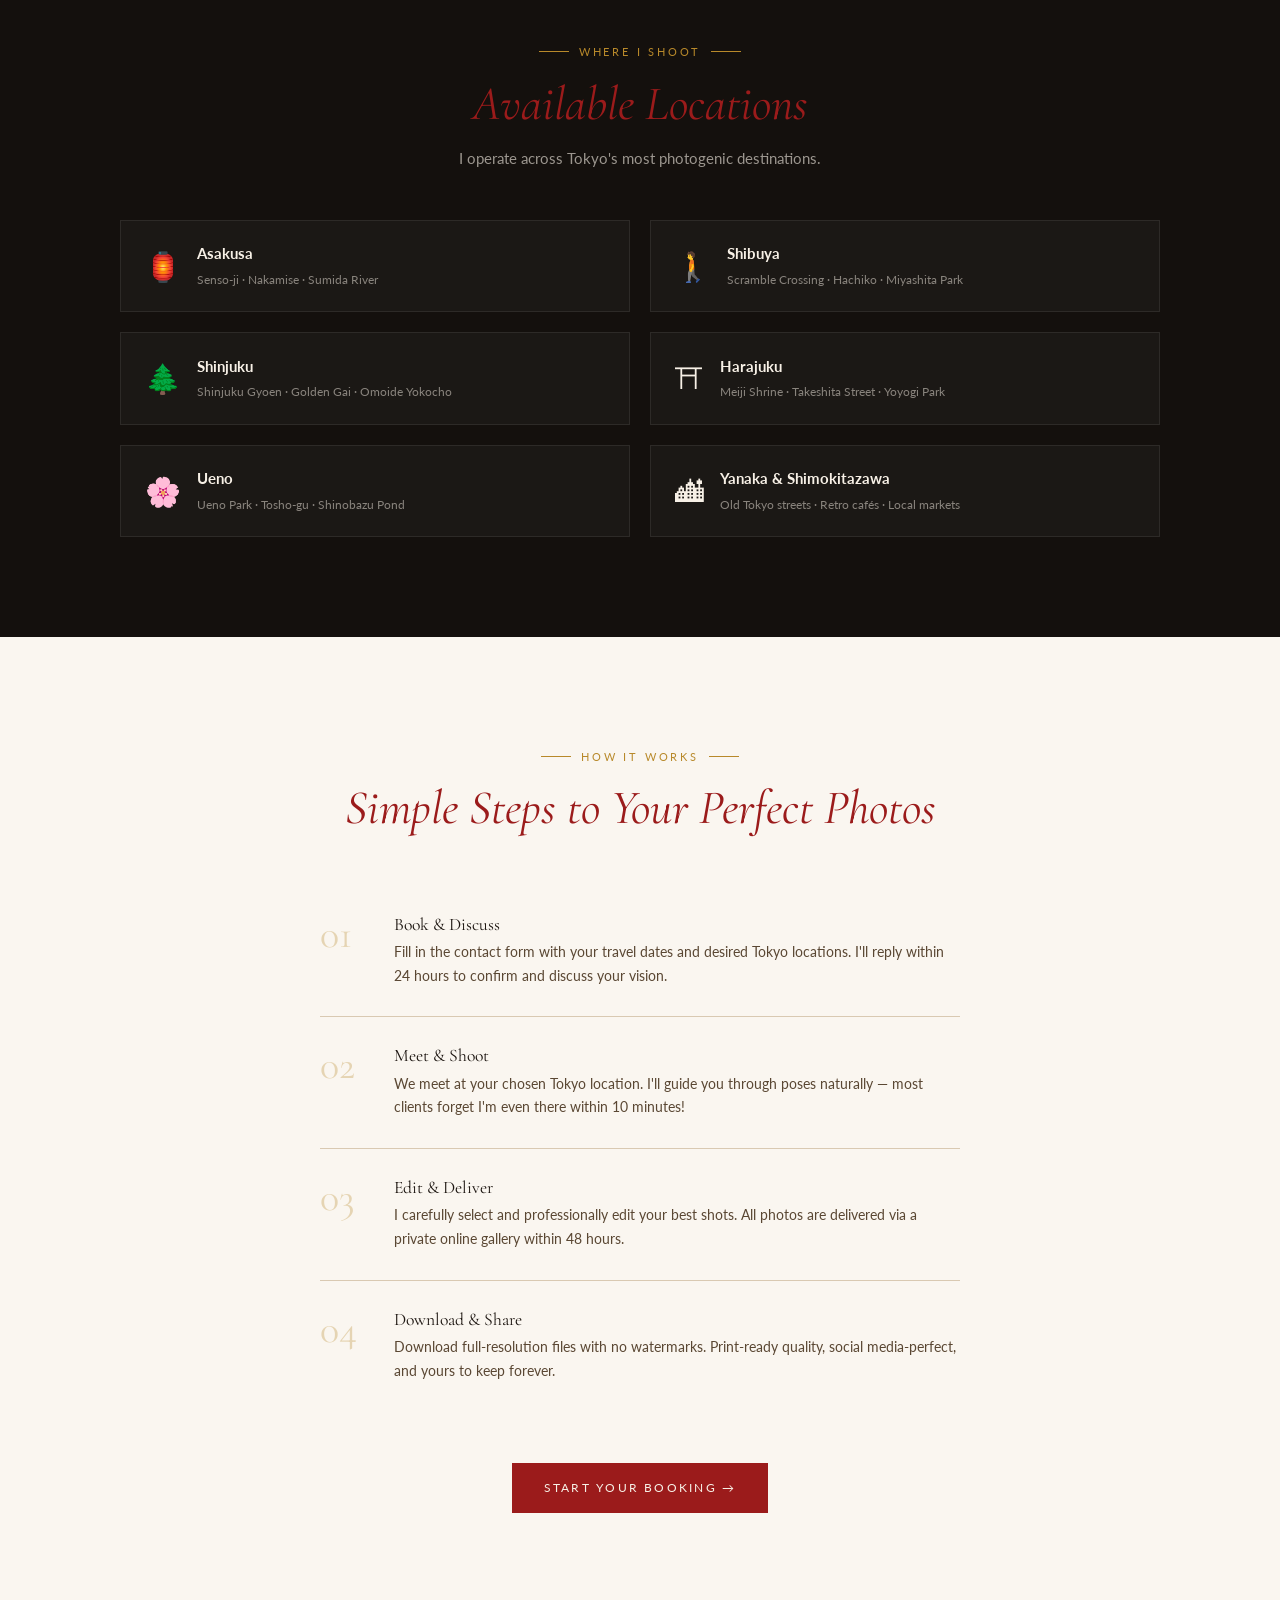
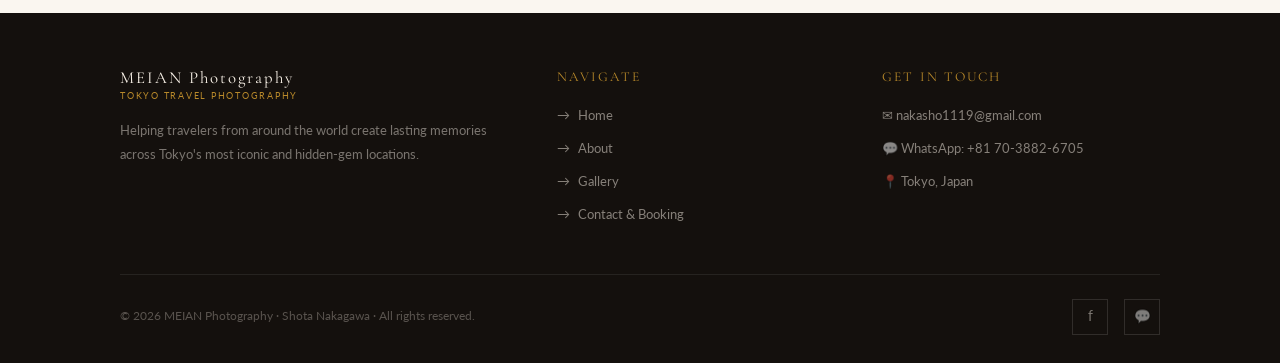
==== commit bebeba40: "Remove hero title, photographer info; rename to Shota Nakagawa - Remove "Your Tokyo, Beautifully Tol" ====
--- a/about.html
+++ b/about.html
@@ -4,7 +4,7 @@
   <meta charset="UTF-8">
   <meta name="viewport" content="width=device-width, initial-scale=1.0">
   <title>About — MEIAN Photography</title>
-  <meta name="description" content="Meet Yuki Tanaka, professional travel photographer based in Tokyo. Specializing in authentic Tokyo travel photography for tourists.">
+  <meta name="description" content="MEIAN Photography — Tokyo travel photography by Shota Nakagawa. Professional photo sessions in Asakusa, Shibuya, Shinjuku and more.">
   <link rel="stylesheet" href="style.css">
 </head>
 <body>
@@ -69,27 +69,11 @@
   <!-- ══ ABOUT INTRO ══ -->
   <section class="section">
     <div class="container">
-      <div class="about-intro">
-
-        <div class="about-photo fade-up">
-          <div class="about-photo-frame ph-portrait">
-            <div class="photo-inner" style="position:absolute;inset:0;">
-              <span class="photo-icon" style="font-size:4rem;">📸</span>
-              <span style="font-size:.7rem;letter-spacing:.15em;text-transform:uppercase;">Yuki Tanaka</span>
-            </div>
-          </div>
-          <div class="about-badge">
-            <span class="badge-num">8+</span>
-            <span class="badge-txt">
-              <span data-lang="en">Years Experience</span>
-              <span data-lang="ja" hidden>年の経験</span>
-            </span>
-          </div>
-        </div>
-
-        <div class="about-text fade-up delay-2">
-          <h2>Yuki Tanaka</h2>
-          <span class="name-jp">田中 雪 — 東京</span>
+      <div style="max-width:720px;">
+
+        <div class="about-text fade-up">
+          <h2>Shota Nakagawa</h2>
+          <span class="name-jp">中川翔太 — 東京</span>
 
           <div class="jp-divider" style="margin:24px 0;"><span>光 · 影 · 瞬間</span></div>
 
@@ -317,7 +301,7 @@
         </div>
       </div>
       <div class="footer-bar">
-        <span>© 2026 MEIAN Photography · Yuki Tanaka · All rights reserved.</span>
+        <span>© 2026 MEIAN Photography · Shota Nakagawa · All rights reserved.</span>
         <div class="social-links">
           <a href="#" aria-label="Facebook">f</a>
           <a href="https://wa.me/817038826705" aria-label="WhatsApp">💬</a>
